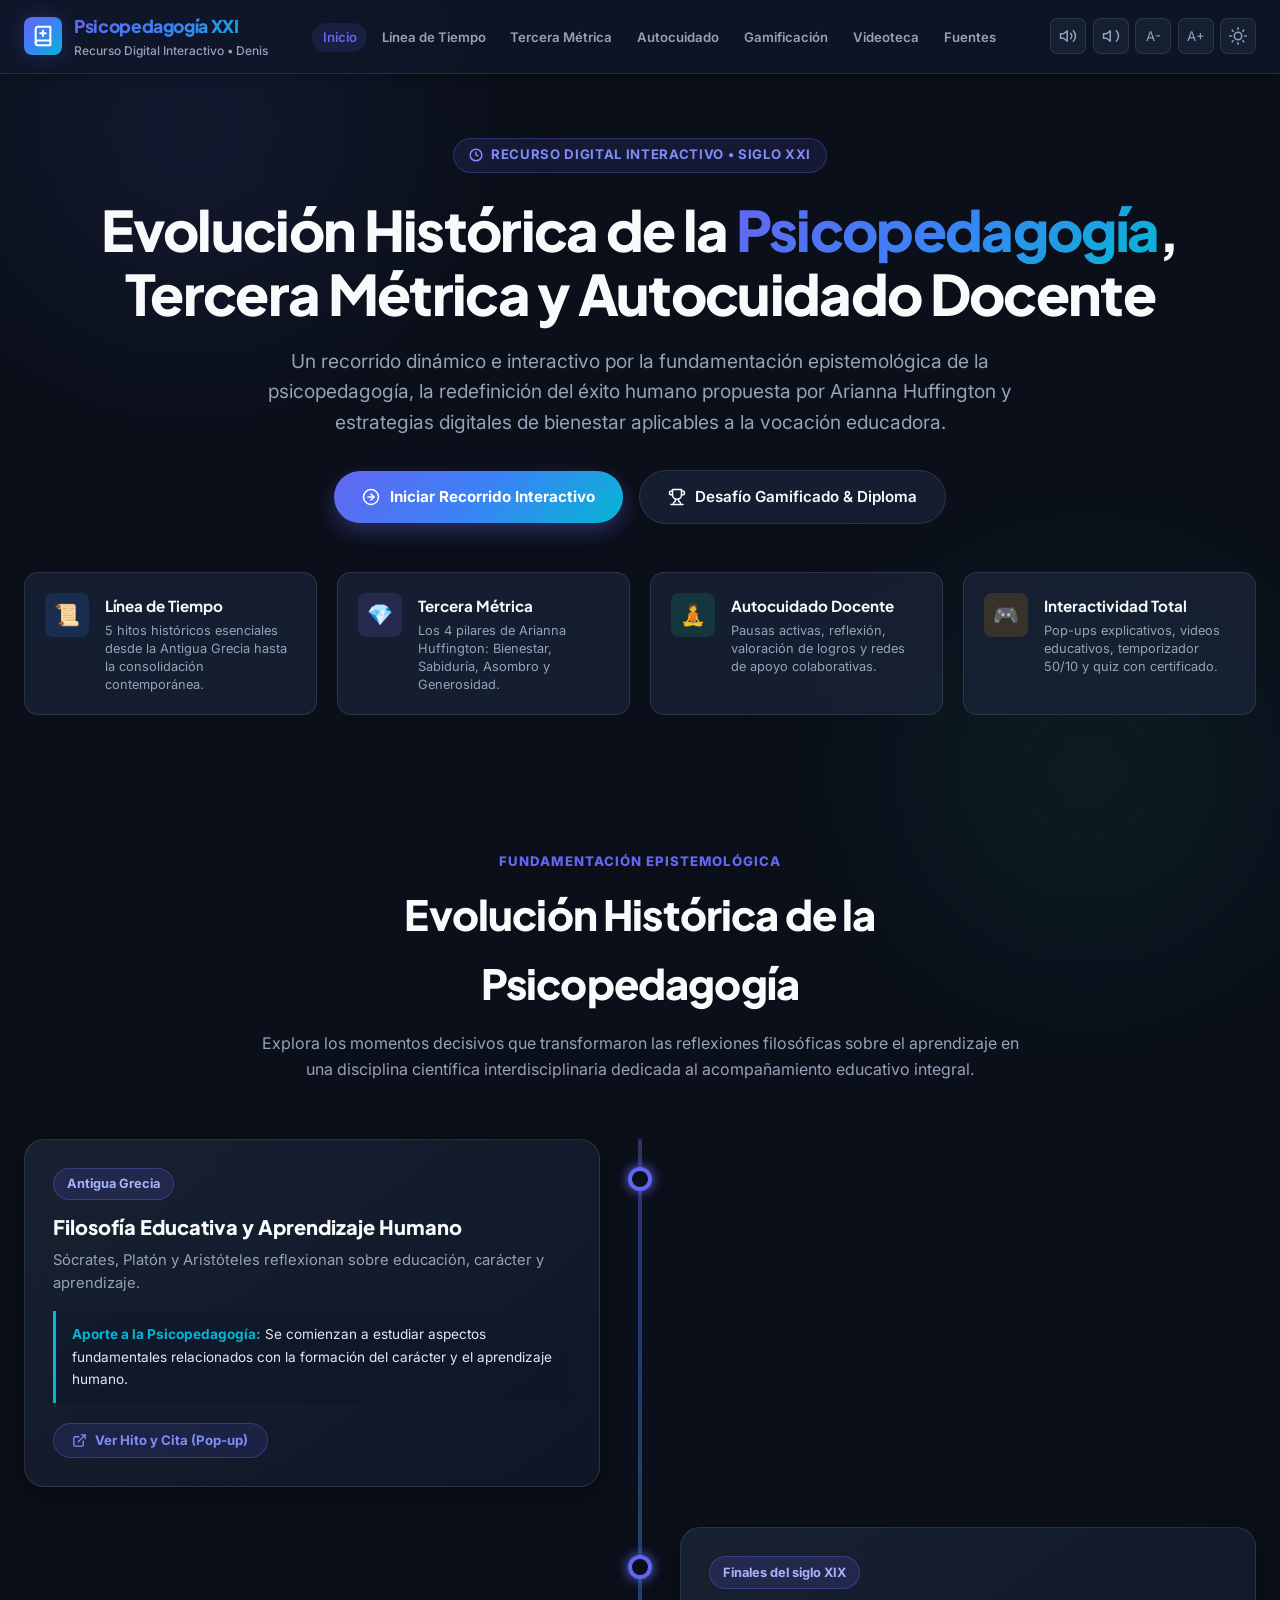
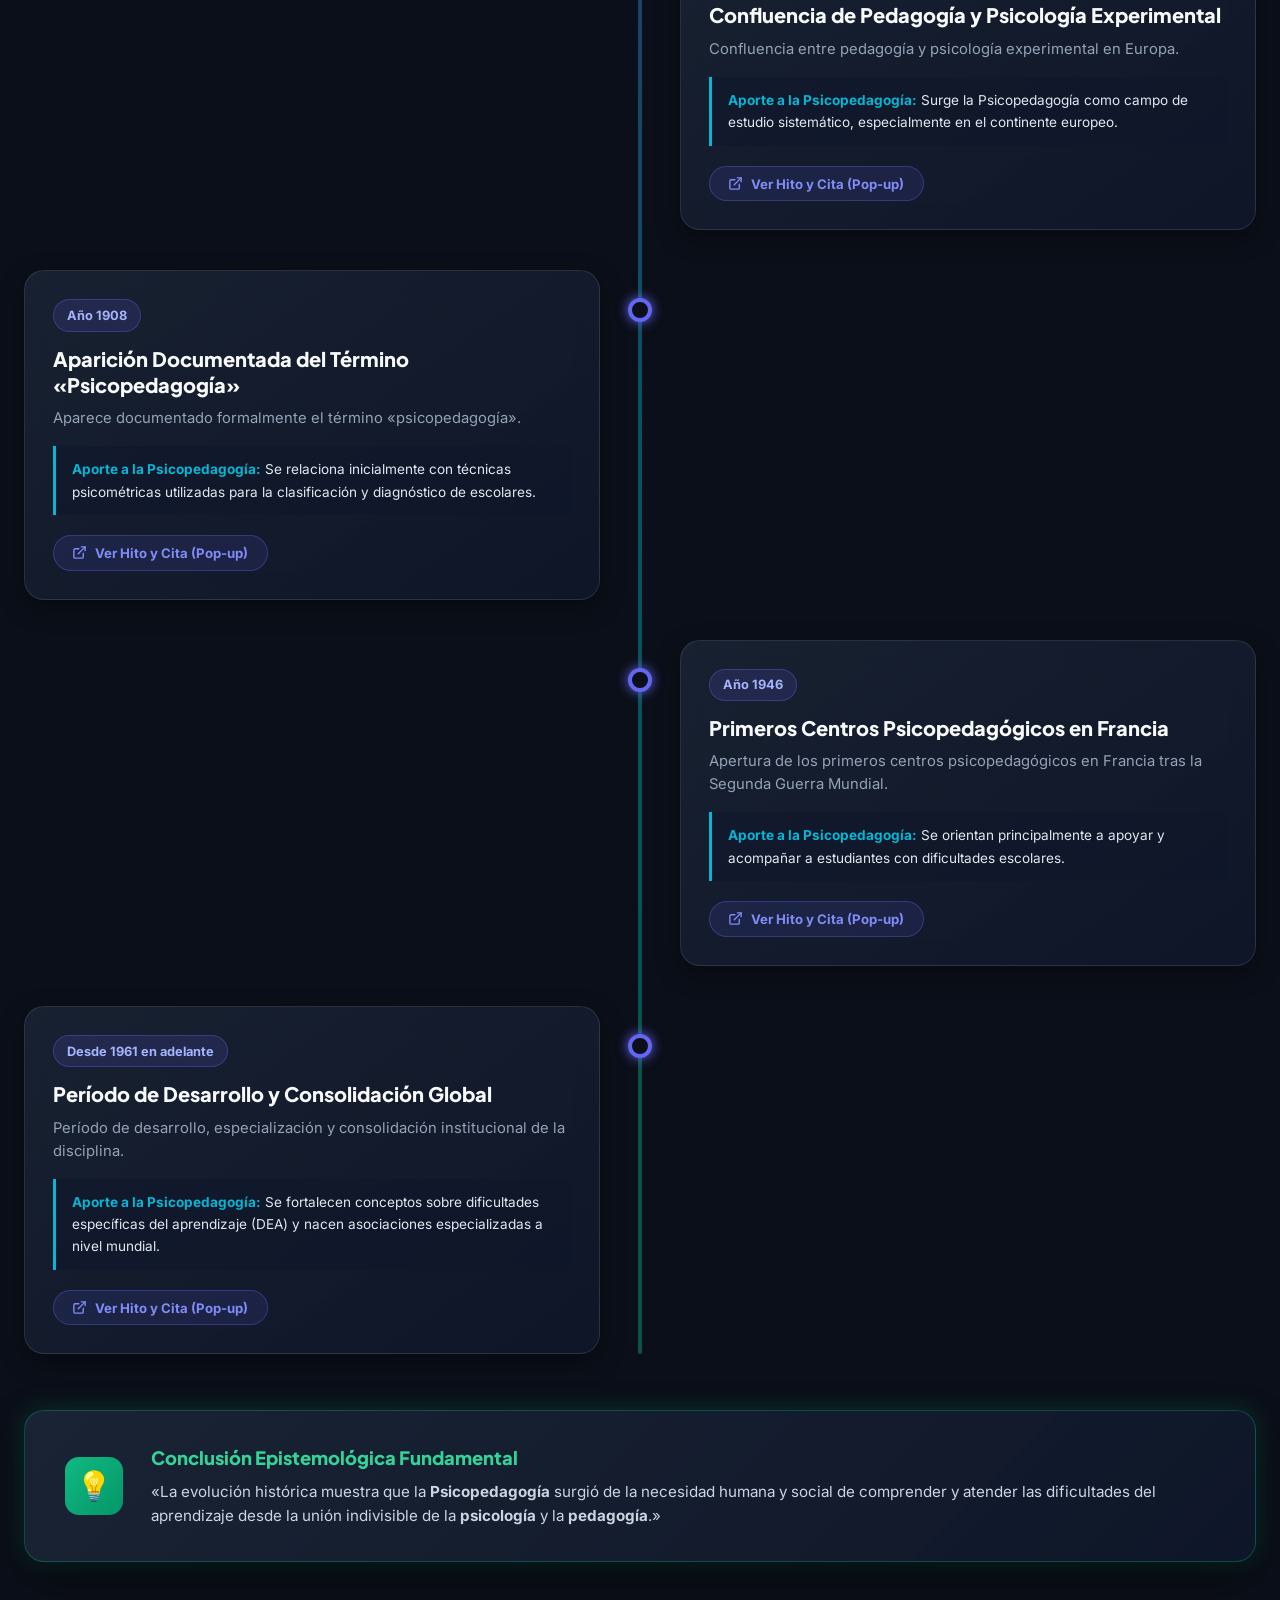
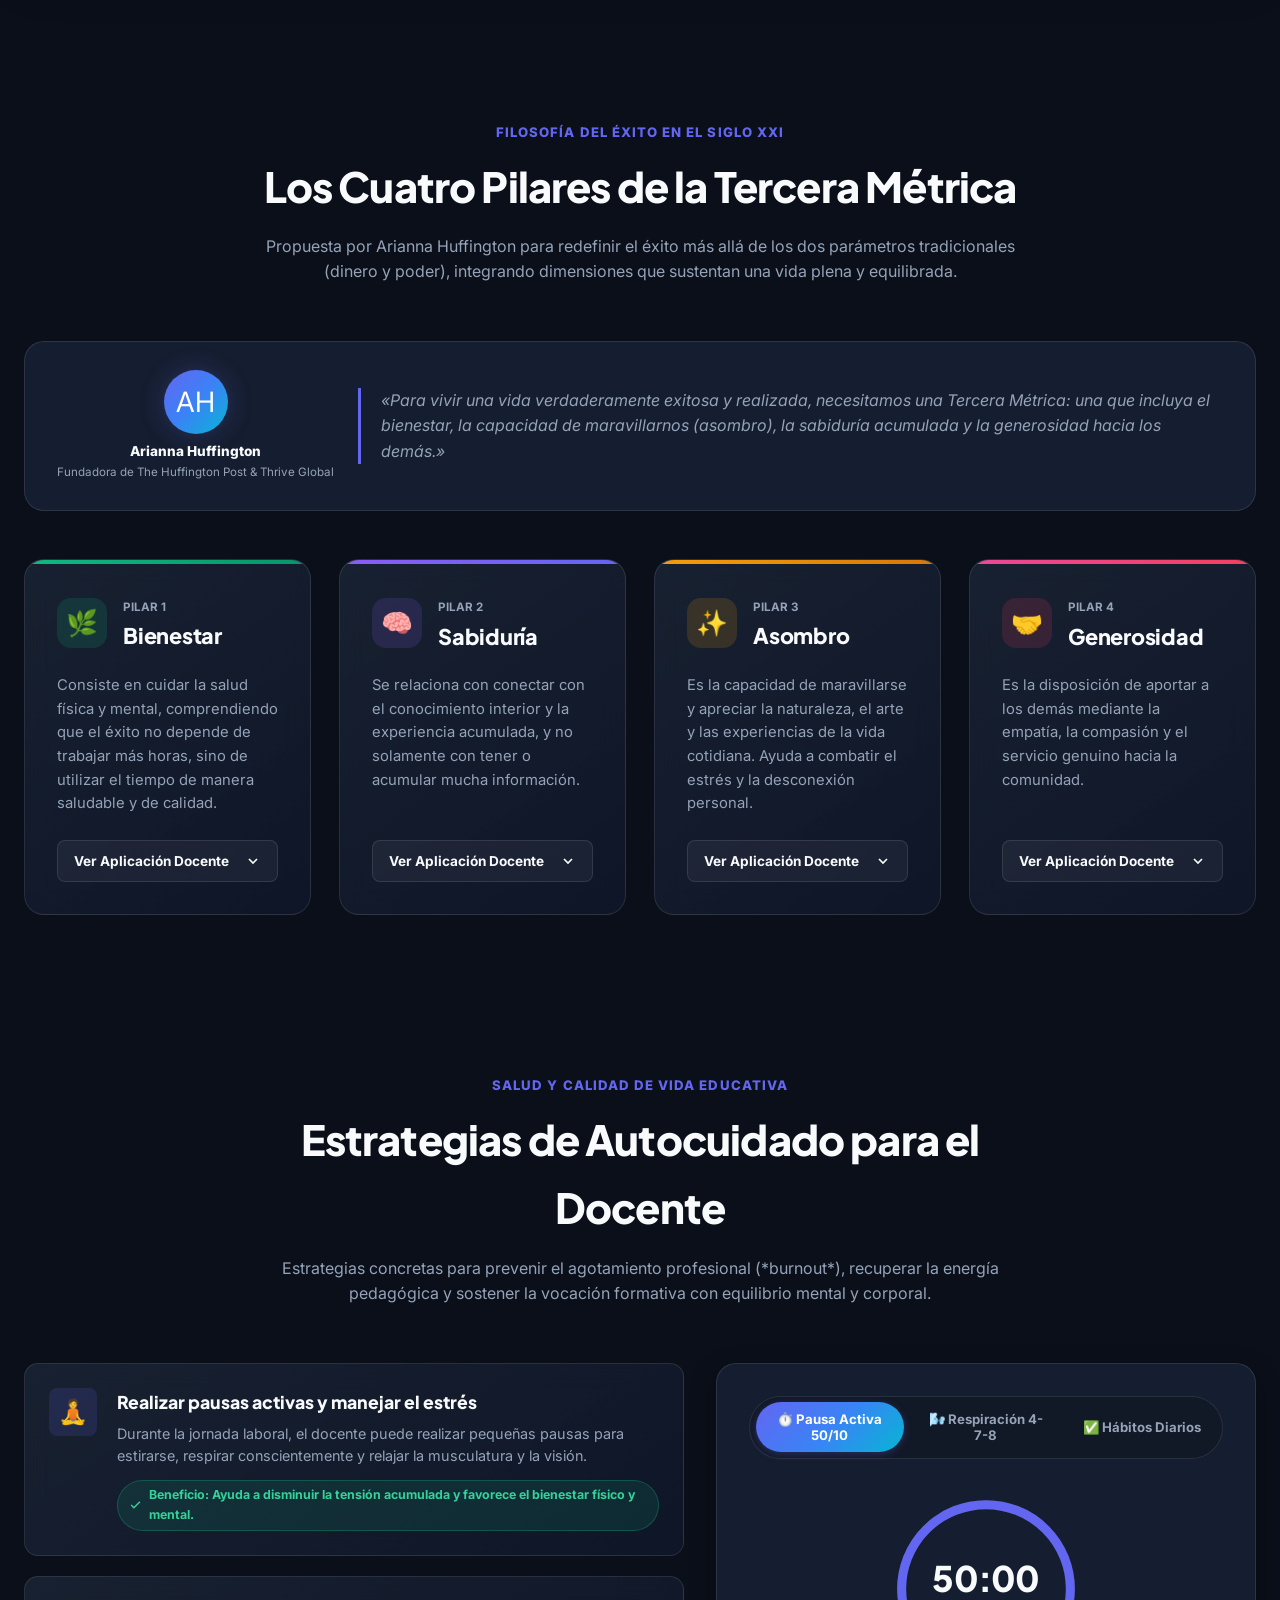
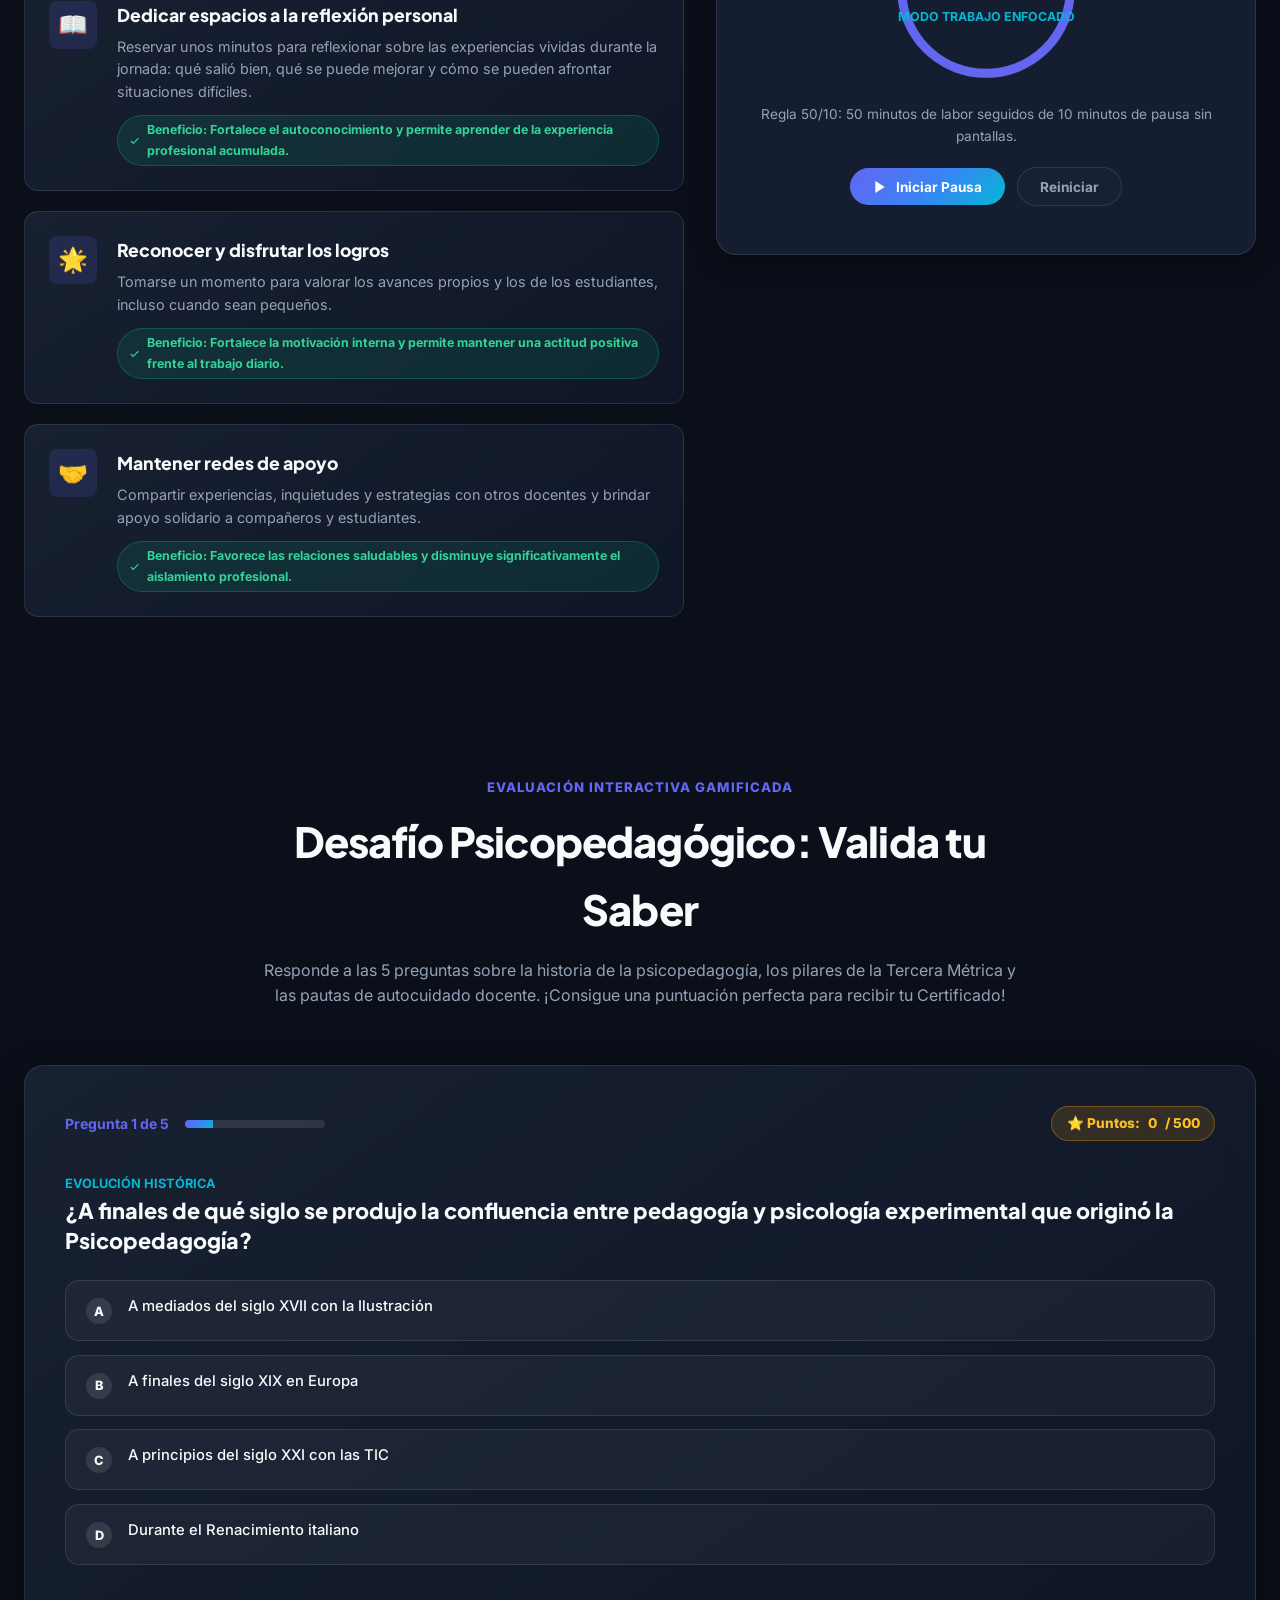
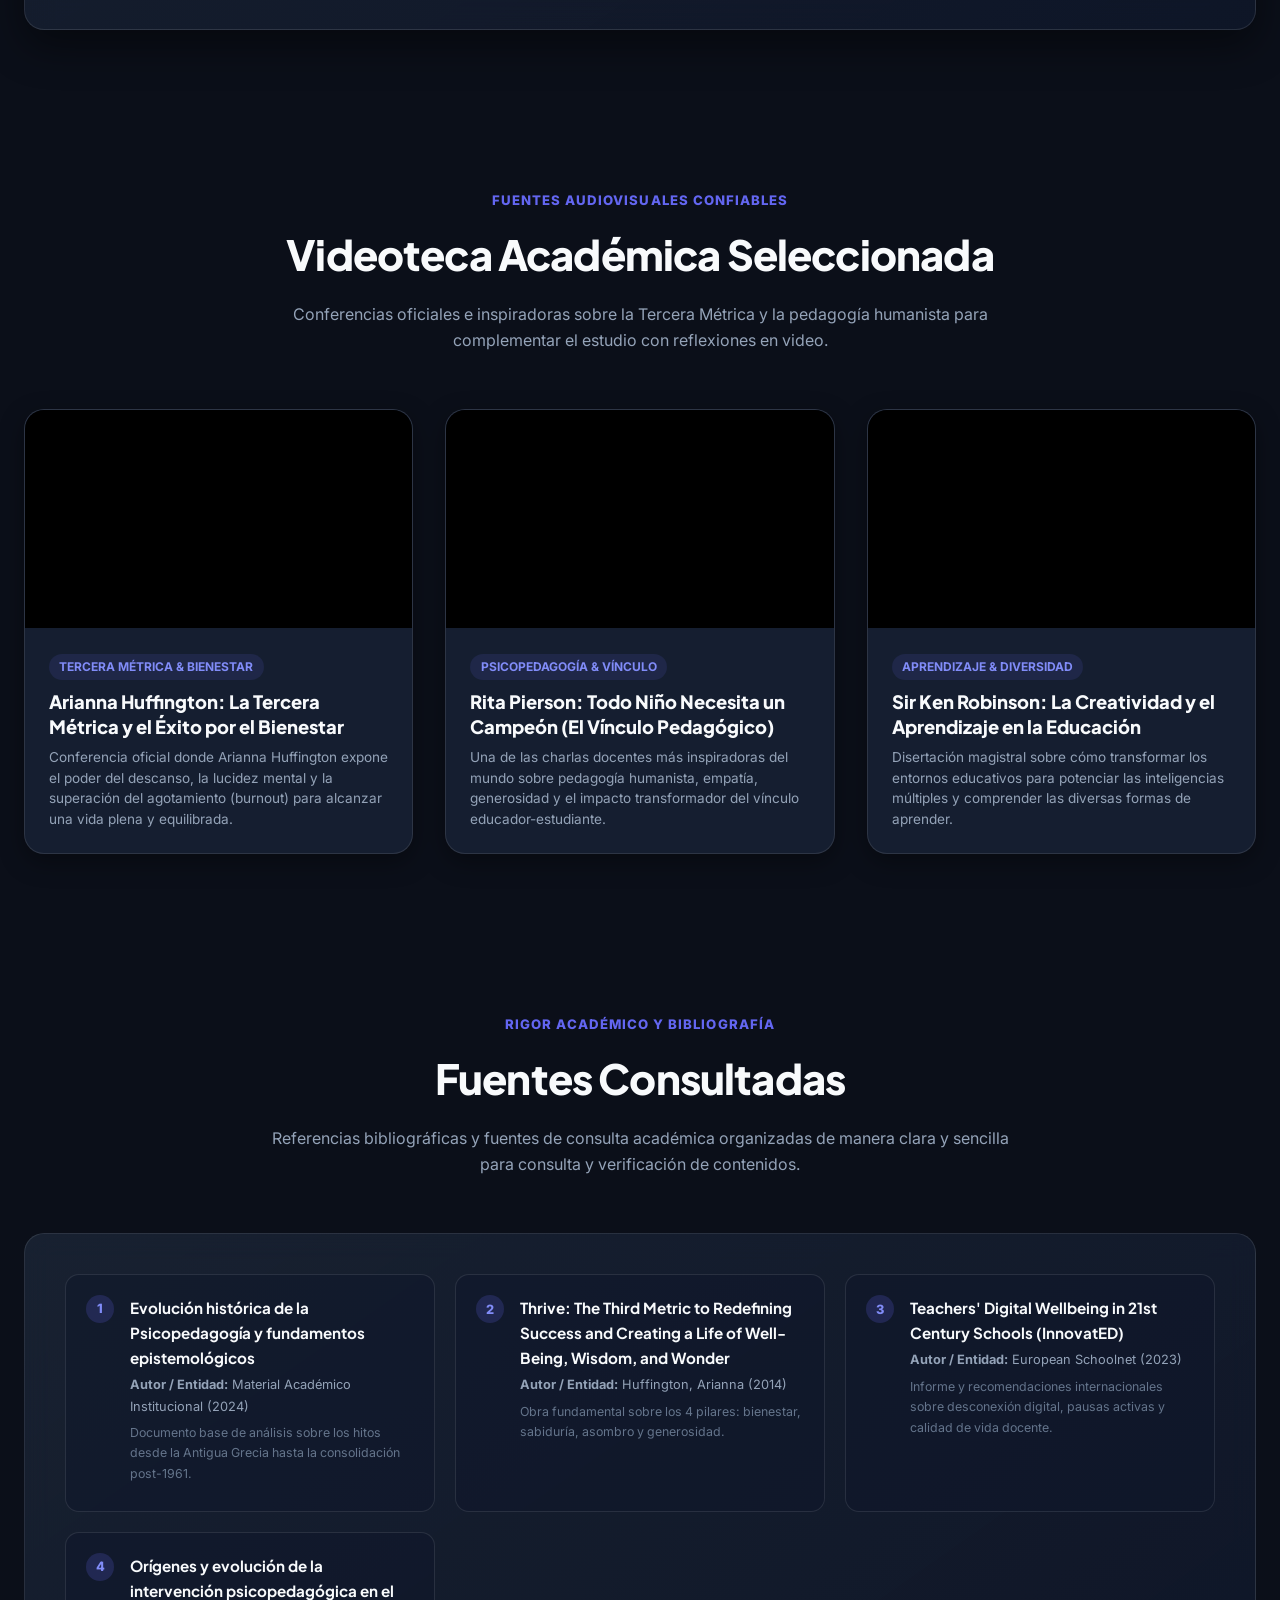
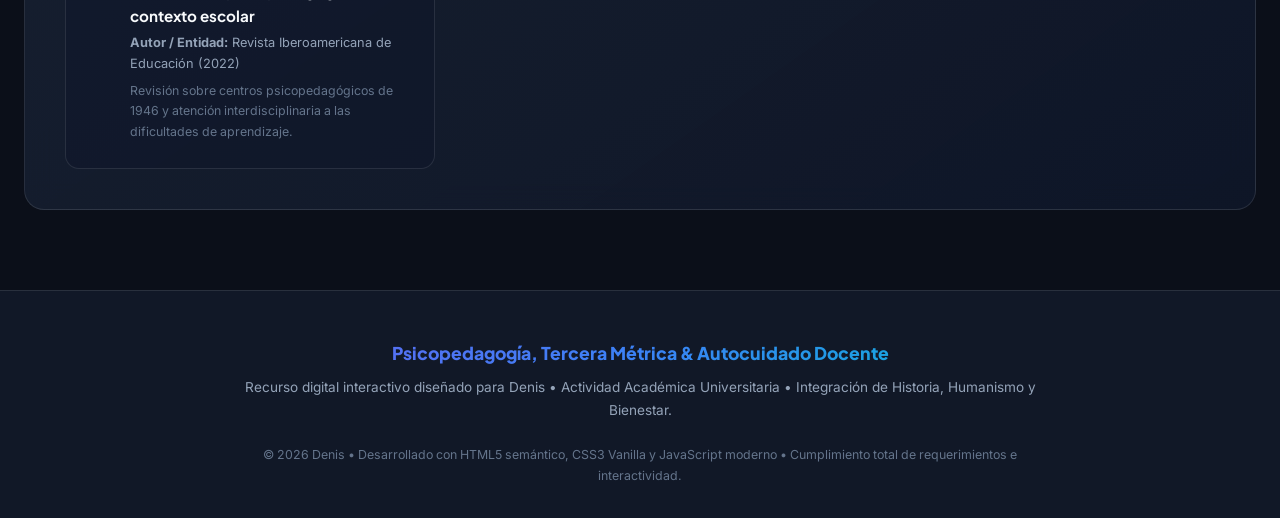
==== 516/index.html @ e34a96cd "docs: anadir archivo fuente de informacion y documento de referencia" ====
<!DOCTYPE html>
<html lang="es" data-theme="dark">
<head>
  <meta charset="UTF-8">
  <meta name="viewport" content="width=device-width, initial-scale=1.0">
  <title>Evolución de la Psicopedagogía, Tercera Métrica y Autocuidado Docente | Recurso Interactivo</title>
  <meta name="description" content="Recurso digital interactivo que presenta la evolución histórica de la psicopedagogía, los cuatro pilares de la Tercera Métrica de Arianna Huffington y estrategias de autocuidado docente.">
  
  <!-- Tipografías de Google Fonts: Plus Jakarta Sans & Inter -->
  <link rel="preconnect" href="https://fonts.googleapis.com">
  <link rel="preconnect" href="https://fonts.gstatic.com" crossorigin>
  <link href="https://fonts.googleapis.com/css2?family=Inter:wght@300;400;500;600;700&family=Plus+Jakarta+Sans:wght@500;600;700;800;900&display=swap" rel="stylesheet">
  
  <link rel="stylesheet" href="styles.css">
</head>
<body>

  <!-- Barra de progreso de lectura superior -->
  <div class="reading-progress-bar" id="reading-progress" aria-hidden="true"></div>

  <!-- ========================================================================
       1. BARRA SUPERIOR DE NAVEGACIÓN Y HERRAMIENTAS ACCESIBLES
       ======================================================================== -->
  <header class="top-nav" role="banner">
    <div class="nav-container">
      <div class="brand">
        <div class="brand-icon" aria-hidden="true">
          <svg viewBox="0 0 24 24" fill="none" stroke="currentColor" stroke-width="2.2" stroke-linecap="round" stroke-linejoin="round">
            <path d="M4 19.5A2.5 2.5 0 0 1 6.5 17H20"></path>
            <path d="M6.5 2H20v20H6.5A2.5 2.5 0 0 1 4 19.5v-15A2.5 2.5 0 0 1 6.5 2z"></path>
            <path d="M12 6v6"></path>
            <path d="M9 9h6"></path>
          </svg>
        </div>
        <div class="brand-text">
          <h1>Psicopedagogía XXI</h1>
          <p>Recurso Digital Interactivo • Denis</p>
        </div>
      </div>

      <!-- Enlaces de navegación -->
      <nav role="navigation" aria-label="Navegación principal">
        <ul class="nav-links" id="nav-links">
          <li><a href="#hero" class="nav-link active">Inicio</a></li>
          <li><a href="#linea-tiempo" class="nav-link">Línea de Tiempo</a></li>
          <li><a href="#tercera-metrica" class="nav-link">Tercera Métrica</a></li>
          <li><a href="#autocuidado" class="nav-link">Autocuidado</a></li>
          <li><a href="#gamificacion" class="nav-link">Gamificación</a></li>
          <li><a href="#videoteca" class="nav-link">Videoteca</a></li>
          <li><a href="#fuentes" class="nav-link">Fuentes</a></li>
        </ul>
      </nav>

      <!-- Herramientas de Accesibilidad y Control -->
      <div class="accessibility-tools">
        <!-- Narrador por voz (Web Speech API) -->
        <button id="btn-narrator" class="tool-btn btn-narrate" title="Escuchar narración del recurso por voz" aria-label="Activar narrador por voz">
          <svg width="18" height="18" viewBox="0 0 24 24" fill="none" stroke="currentColor" stroke-width="2" stroke-linecap="round" stroke-linejoin="round">
            <polygon points="11 5 6 9 2 9 2 15 6 15 11 19 11 5"></polygon>
            <path d="M15.54 8.46a5 5 0 0 1 0 7.07"></path>
            <path d="M19.07 4.93a10 10 0 0 1 0 14.14"></path>
          </svg>
        </button>

        <!-- Efectos de sonido sintetizados -->
        <button id="btn-audio-fx" class="tool-btn" title="Activar/Silenciar efectos de sonido" aria-label="Alternar efectos sonoros">
          <svg id="audio-icon" width="18" height="18" viewBox="0 0 24 24" fill="none" stroke="currentColor" stroke-width="2" stroke-linecap="round" stroke-linejoin="round">
            <polygon points="11 5 6 9 2 9 2 15 6 15 11 19 11 5"></polygon>
            <path d="M19.07 4.93a10 10 0 0 1 0 14.14"></path>
          </svg>
        </button>

        <!-- Ajuste de tipografía -->
        <button id="btn-font-dec" class="tool-btn" title="Disminuir tamaño de letra" aria-label="Disminuir tamaño de fuente">A-</button>
        <button id="btn-font-inc" class="tool-btn" title="Aumentar tamaño de letra" aria-label="Aumentar tamaño de fuente">A+</button>

        <!-- Cambio de Tema (Oscuro / Claro) -->
        <button id="btn-theme-toggle" class="tool-btn" title="Cambiar tema de color (Claro/Oscuro)" aria-label="Cambiar modo de contraste">
          <svg id="theme-icon" width="18" height="18" viewBox="0 0 24 24" fill="none" stroke="currentColor" stroke-width="2" stroke-linecap="round" stroke-linejoin="round">
            <circle cx="12" cy="12" r="5"></circle>
            <line x1="12" y1="1" x2="12" y2="3"></line>
            <line x1="12" y1="21" x2="12" y2="23"></line>
            <line x1="4.22" y1="4.22" x2="5.64" y2="5.64"></line>
            <line x1="18.36" y1="18.36" x2="19.78" y2="19.78"></line>
            <line x1="1" y1="12" x2="3" y2="12"></line>
            <line x1="21" y1="12" x2="23" y2="12"></line>
            <line x1="4.22" y1="19.78" x2="5.64" y2="18.36"></line>
            <line x1="18.36" y1="5.64" x2="19.78" y2="4.22"></line>
          </svg>
        </button>

        <!-- Botón menú hamburguesa móvil -->
        <button id="btn-mobile-menu" class="mobile-menu-toggle" aria-label="Abrir menú de navegación">
          <svg width="20" height="20" viewBox="0 0 24 24" fill="none" stroke="currentColor" stroke-width="2" stroke-linecap="round" stroke-linejoin="round">
            <line x1="3" y1="12" x2="21" y2="12"></line>
            <line x1="3" y1="6" x2="21" y2="6"></line>
            <line x1="3" y1="18" x2="21" y2="18"></line>
          </svg>
        </button>
      </div>
    </div>
  </header>

  <main id="main-content">
    <!-- ========================================================================
         2. SECCIÓN HERO (PORTADA PRINCIPAL)
         ======================================================================== -->
    <section class="hero-section" id="hero">
      <div class="badge-tag">
        <svg width="14" height="14" viewBox="0 0 24 24" fill="none" stroke="currentColor" stroke-width="2.5"><circle cx="12" cy="12" r="10"></circle><polyline points="12 6 12 12 16 14"></polyline></svg>
        Recurso Digital Interactivo • Siglo XXI
      </div>
      <h1 class="hero-title">
        Evolución Histórica de la <span class="gradient-text">Psicopedagogía</span>,<br>
        Tercera Métrica y Autocuidado Docente
      </h1>
      <p class="hero-subtitle">
        Un recorrido dinámico e interactivo por la fundamentación epistemológica de la psicopedagogía, la redefinición del éxito humano propuesta por Arianna Huffington y estrategias digitales de bienestar aplicables a la vocación educadora.
      </p>

      <div class="hero-actions">
        <a href="#linea-tiempo" class="btn-primary">
          <svg width="18" height="18" viewBox="0 0 24 24" fill="none" stroke="currentColor" stroke-width="2" stroke-linecap="round" stroke-linejoin="round"><circle cx="12" cy="12" r="10"></circle><polyline points="12 16 16 12 12 8"></polyline><line x1="8" y1="12" x2="16" y2="12"></line></svg>
          Iniciar Recorrido Interactivo
        </a>
        <a href="#gamificacion" class="btn-secondary">
          <svg width="18" height="18" viewBox="0 0 24 24" fill="none" stroke="currentColor" stroke-width="2" stroke-linecap="round" stroke-linejoin="round"><path d="M6 9H4.5a2.5 2.5 0 0 1 0-5H6"></path><path d="M18 9h1.5a2.5 2.5 0 0 0 0-5H18"></path><path d="M4 22h16"></path><path d="M10 14.66V17c0 .55-.47.98-.97 1.21C7.85 18.75 7 20.24 7 22"></path><path d="M14 14.66V17c0 .55.47.98.97 1.21C16.15 18.75 17 20.24 17 22"></path><path d="M18 2H6v7a6 6 0 0 0 12 0V2Z"></path></svg>
          Desafío Gamificado & Diploma
        </a>
      </div>

      <!-- Tarjetas de Requisitos Clave en Hero -->
      <div class="hero-pills-grid">
        <div class="pill-card">
          <div class="pill-icon blue">📜</div>
          <div class="pill-body">
            <h4>Línea de Tiempo</h4>
            <p>5 hitos históricos esenciales desde la Antigua Grecia hasta la consolidación contemporánea.</p>
          </div>
        </div>
        <div class="pill-card">
          <div class="pill-icon purple">💎</div>
          <div class="pill-body">
            <h4>Tercera Métrica</h4>
            <p>Los 4 pilares de Arianna Huffington: Bienestar, Sabiduría, Asombro y Generosidad.</p>
          </div>
        </div>
        <div class="pill-card">
          <div class="pill-icon teal">🧘</div>
          <div class="pill-body">
            <h4>Autocuidado Docente</h4>
            <p>Pausas activas, reflexión, valoración de logros y redes de apoyo colaborativas.</p>
          </div>
        </div>
        <div class="pill-card">
          <div class="pill-icon amber">🎮</div>
          <div class="pill-body">
            <h4>Interactividad Total</h4>
            <p>Pop-ups explicativos, videos educativos, temporizador 50/10 y quiz con certificado.</p>
          </div>
        </div>
      </div>
    </section>

    <!-- ========================================================================
         3. SECCIÓN: LÍNEA DE TIEMPO INTERACTIVA CON POP-UPS
         ======================================================================== -->
    <section class="content-section" id="linea-tiempo">
      <div class="section-header">
        <div class="section-category">Fundamentación Epistemológica</div>
        <h2 class="section-title">Evolución Histórica de la Psicopedagogía</h2>
        <p class="section-desc">
          Explora los momentos decisivos que transformaron las reflexiones filosóficas sobre el aprendizaje en una disciplina científica interdisciplinaria dedicada al acompañamiento educativo integral.
        </p>
      </div>

      <div class="timeline-container">
        <div class="timeline-track" aria-hidden="true"></div>
        <div class="timeline-items" id="timeline-cards-container">
          <!-- Inyectado dinámicamente desde data.js para máxima reactividad -->
        </div>
      </div>

      <!-- Conclusión Epistemológica del Documento Base -->
      <div class="epistemic-summary-card">
        <div class="epistemic-icon" aria-hidden="true">💡</div>
        <div class="epistemic-text">
          <h4>Conclusión Epistemológica Fundamental</h4>
          <p>
            «La evolución histórica muestra que la <strong>Psicopedagogía</strong> surgió de la necesidad humana y social de comprender y atender las dificultades del aprendizaje desde la unión indivisible de la <strong>psicología</strong> y la <strong>pedagogía</strong>.»
          </p>
        </div>
      </div>
    </section>

    <!-- ========================================================================
         4. SECCIÓN: LOS CUATRO PILARES DE LA TERCERA MÉTRICA
         ======================================================================== -->
    <section class="content-section" id="tercera-metrica">
      <div class="section-header">
        <div class="section-category">Filosofía del Éxito en el Siglo XXI</div>
        <h2 class="section-title">Los Cuatro Pilares de la Tercera Métrica</h2>
        <p class="section-desc">
          Propuesta por Arianna Huffington para redefinir el éxito más allá de los dos parámetros tradicionales (dinero y poder), integrando dimensiones que sustentan una vida plena y equilibrada.
        </p>
      </div>

      <!-- Tarjeta Introductoria de la Autora -->
      <div class="third-metric-intro">
        <div class="author-badge">
          <div class="author-avatar" aria-hidden="true">AH</div>
          <span class="author-name">Arianna Huffington</span>
          <span class="author-role">Fundadora de The Huffington Post & Thrive Global</span>
        </div>
        <div class="third-metric-quote">
          «Para vivir una vida verdaderamente exitosa y realizada, necesitamos una Tercera Métrica: una que incluya el bienestar, la capacidad de maravillarnos (asombro), la sabiduría acumulada y la generosidad hacia los demás.»
        </div>
      </div>

      <!-- Grid de los 4 Pilares Interactivos -->
      <div class="pillars-grid" id="pillars-container">
        <!-- Inyectado dinámicamente desde data.js con botones interactivos -->
      </div>
    </section>

    <!-- ========================================================================
         5. SECCIÓN: ESTRATEGIAS DE AUTOCUIDADO DOCENTE Y WIDGET PRÁCTICO
         ======================================================================== -->
    <section class="content-section" id="autocuidado">
      <div class="section-header">
        <div class="section-category">Salud y Calidad de Vida Educativa</div>
        <h2 class="section-title">Estrategias de Autocuidado para el Docente</h2>
        <p class="section-desc">
          Estrategias concretas para prevenir el agotamiento profesional (*burnout*), recuperar la energía pedagógica y sostener la vocación formativa con equilibrio mental y corporal.
        </p>
      </div>

      <div class="selfcare-grid">
        <!-- Lista de 4 Estrategias de Información .md -->
        <div class="strategies-list" id="strategies-container">
          <!-- Inyectado dinámicamente desde data.js -->
        </div>

        <!-- Widget Interactivo de Autocuidado Práctico -->
        <div class="selfcare-toolkit-widget">
          <div class="widget-tabs" role="tablist">
            <button class="widget-tab-btn active" data-tab="tab-timer" role="tab" aria-selected="true">
              ⏱️ Pausa Activa 50/10
            </button>
            <button class="widget-tab-btn" data-tab="tab-breath" role="tab" aria-selected="false">
              🌬️ Respiración 4-7-8
            </button>
            <button class="widget-tab-btn" data-tab="tab-checklist" role="tab" aria-selected="false">
              ✅ Hábitos Diarios
            </button>
          </div>

          <!-- Panel 1: Temporizador 50/10 -->
          <div class="widget-tab-panel active" id="tab-timer" role="tabpanel">
            <div class="timer-container">
              <div class="timer-circle-wrap">
                <svg class="timer-svg" viewBox="0 0 160 160">
                  <circle class="timer-track-circle" cx="80" cy="80" r="75"></circle>
                  <circle class="timer-fill-circle" id="timer-circle-fill" cx="80" cy="80" r="75"></circle>
                </svg>
                <div class="timer-display">
                  <div class="timer-time" id="timer-display-text">50:00</div>
                  <div class="timer-state-label" id="timer-mode-label">Modo Trabajo Enfocado</div>
                </div>
              </div>
              <p style="font-size: 0.85rem; color: var(--text-muted); margin-bottom: 1.25rem;">
                Regla 50/10: 50 minutos de labor seguidos de 10 minutos de pausa sin pantallas.
              </p>
              <div class="timer-controls">
                <button class="timer-btn start" id="btn-start-timer">
                  <svg width="16" height="16" viewBox="0 0 24 24" fill="currentColor"><polygon points="5 3 19 12 5 21 5 3"></polygon></svg>
                  <span id="timer-start-label">Iniciar Pausa</span>
                </button>
                <button class="timer-btn reset" id="btn-reset-timer">Reiniciar</button>
              </div>
            </div>
          </div>

          <!-- Panel 2: Guía de Respiración Consciente 4-7-8 -->
          <div class="widget-tab-panel" id="tab-breath" role="tabpanel">
            <div class="breathing-container">
              <div class="breath-instruction" id="breath-status-text">Presiona Iniciar para calmar el sistema nervioso</div>
              <div class="breath-circle" id="breath-visual-circle">
                <span style="font-size: 2.2rem;">🧘</span>
              </div>
              <div class="breath-subtext" id="breath-timer-counter">Inhala (4s) • Retén (7s) • Exhala (8s)</div>
              <div class="timer-controls">
                <button class="timer-btn start" id="btn-start-breath">Iniciar Guía Guiada</button>
                <button class="timer-btn reset" id="btn-stop-breath">Detener</button>
              </div>
            </div>
          </div>

          <!-- Panel 3: Checklist Diario de Hábitos de Autocuidado -->
          <div class="widget-tab-panel" id="tab-checklist" role="tabpanel">
            <div style="padding: 0.5rem 0;">
              <h4 style="font-size: 0.95rem; font-weight: 700; margin-bottom: 0.75rem;">Compromisos de Bienestar Hoy:</h4>
              <div style="display: flex; flex-direction: column; gap: 0.65rem;" id="daily-checklist-items">
                <label style="display: flex; align-items: center; gap: 0.75rem; font-size: 0.875rem; cursor: pointer;">
                  <input type="checkbox" style="width: 18px; height: 18px; accent-color: var(--accent-indigo);">
                  <span>Tomar al menos 2 pausas activas durante la jornada</span>
                </label>
                <label style="display: flex; align-items: center; gap: 0.75rem; font-size: 0.875rem; cursor: pointer;">
                  <input type="checkbox" style="width: 18px; height: 18px; accent-color: var(--accent-indigo);">
                  <span>5 minutos de reflexión consciente al terminar clases</span>
                </label>
                <label style="display: flex; align-items: center; gap: 0.75rem; font-size: 0.875rem; cursor: pointer;">
                  <input type="checkbox" style="width: 18px; height: 18px; accent-color: var(--accent-indigo);">
                  <span>Identificar y celebrar 1 logro de un estudiante</span>
                </label>
                <label style="display: flex; align-items: center; gap: 0.75rem; font-size: 0.875rem; cursor: pointer;">
                  <input type="checkbox" style="width: 18px; height: 18px; accent-color: var(--accent-indigo);">
                  <span>Conversar o colaborar solidariamente con un colega</span>
                </label>
                <label style="display: flex; align-items: center; gap: 0.75rem; font-size: 0.875rem; cursor: pointer;">
                  <input type="checkbox" style="width: 18px; height: 18px; accent-color: var(--accent-indigo);">
                  <span>Desconexión total de correos y pantallas antes de dormir</span>
                </label>
              </div>
              <div style="margin-top: 1.25rem; font-size: 0.8rem; color: #34d399; font-weight: 600;" id="checklist-feedback">
                ¡Cada pequeño hábito protege tu salud física y mental!
              </div>
            </div>
          </div>
        </div>
      </div>
    </section>

    <!-- ========================================================================
         6. SECCIÓN: GAMIFICACIÓN (DESAFÍO PSICOPEDAGÓGICO & CERTIFICADO)
         ======================================================================== -->
    <section class="content-section" id="gamificacion">
      <div class="section-header">
        <div class="section-category">Evaluación Interactiva Gamificada</div>
        <h2 class="section-title">Desafío Psicopedagógico: Valida tu Saber</h2>
        <p class="section-desc">
          Responde a las 5 preguntas sobre la historia de la psicopedagogía, los pilares de la Tercera Métrica y las pautas de autocuidado docente. ¡Consigue una puntuación perfecta para recibir tu Certificado!
        </p>
      </div>

      <div class="quiz-wrapper">
        <!-- Vista del Cuestionario Activo -->
        <div id="quiz-question-view">
          <div class="quiz-top-bar">
            <div class="quiz-progress-info">
              <span class="quiz-step-label" id="quiz-step-text">Pregunta 1 de 5</span>
              <div class="quiz-progress-track">
                <div class="quiz-progress-bar" id="quiz-progress-bar"></div>
              </div>
            </div>
            <div class="quiz-score-badge">
              <span>⭐ Puntos:</span>
              <span id="quiz-score-count">0</span> / 500
            </div>
          </div>

          <div class="quiz-question-box">
            <span style="font-size: 0.8rem; font-weight: 700; color: var(--accent-cyan); text-transform: uppercase;" id="quiz-q-category">Categoría</span>
            <h3 id="quiz-q-title">Cargando pregunta...</h3>
          </div>

          <div class="quiz-options-list" id="quiz-options-box">
            <!-- Botones de opciones inyectados desde app.js -->
          </div>

          <!-- Caja de Retroalimentación Inmediata Formativa -->
          <div class="quiz-feedback-box" id="quiz-feedback-box">
            <div class="quiz-feedback-icon" id="quiz-fb-icon">💡</div>
            <div class="quiz-feedback-text">
              <h4 id="quiz-fb-title">Explicación</h4>
              <p id="quiz-fb-desc">Detalle pedagógico formativo...</p>
            </div>
          </div>

          <div class="quiz-actions">
            <button class="btn-next-question" id="btn-next-q">
              <span>Siguiente Pregunta</span>
              <svg width="18" height="18" viewBox="0 0 24 24" fill="none" stroke="currentColor" stroke-width="2"><polyline points="9 18 15 12 9 6"></polyline></svg>
            </button>
          </div>
        </div>

        <!-- Vista de Resultados y Certificado / Diploma Final -->
        <div class="quiz-result-view" id="quiz-result-view">
          <div class="result-trophy">🏆</div>
          <h3 class="result-title">¡Desafío Completado con Éxito!</h3>
          <p class="result-score-highlight" id="result-score-summary">Has obtenido 500 de 500 puntos</p>

          <!-- Diploma Personalizable Imprimible -->
          <div class="certificate-container" id="printable-certificate">
            <div class="cert-seal">★</div>
            <div class="cert-header">
              <h3>Diploma de Reconocimiento</h3>
              <p>Formación Integral en Psicopedagogía & Tercera Métrica</p>
            </div>
            <div class="cert-body-label">Otorgado con distinción a:</div>
            <input type="text" class="cert-user-name-input" id="cert-student-name" value="Denis" title="Escribe tu nombre para personalizar el diploma" placeholder="Escribe tu nombre aquí">
            <p class="cert-description">
              Por haber demostrado un conocimiento profundo en la evolución epistemológica de la Psicopedagogía, la adopción de los principios de la Tercera Métrica y el compromiso con el autocuidado docente.
            </p>
            <div class="cert-footer-row">
              <div>
                <strong>Fecha de Emisión:</strong> <span id="cert-date-text">13 de septiembre de 2026</span>
              </div>
              <div>
                <strong>Acreditación:</strong> Recurso Educativo Digital XXI
              </div>
            </div>
          </div>

          <div class="cert-actions">
            <button class="btn-primary" id="btn-print-cert">
              <svg width="18" height="18" viewBox="0 0 24 24" fill="none" stroke="currentColor" stroke-width="2"><polyline points="6 9 6 2 18 2 18 9"></polyline><path d="M6 18H4a2 2 0 0 1-2-2v-5a2 2 0 0 1 2-2h16a2 2 0 0 1 2 2v5a2 2 0 0 1-2 2h-2"></path><rect x="6" y="14" width="12" height="8"></rect></svg>
              Imprimir o Guardar Diploma en PDF
            </button>
            <button class="btn-secondary" id="btn-retry-quiz">
              <svg width="18" height="18" viewBox="0 0 24 24" fill="none" stroke="currentColor" stroke-width="2"><polyline points="1 4 1 10 7 10"></polyline><polyline points="23 20 23 14 17 14"></polyline><path d="M20.49 9A9 9 0 0 0 5.64 5.64L1 10m22 4l-4.64 4.36A9 9 0 0 1 3.51 15"></path></svg>
              Reintentar Desafío
            </button>
          </div>
        </div>
      </div>
    </section>

    <!-- ========================================================================
         7. SECCIÓN: VIDEOTECA ACADÉMICA CONFIABLE
         ======================================================================== -->
    <section class="content-section" id="videoteca">
      <div class="section-header">
        <div class="section-category">Fuentes Audiovisuales Confiables</div>
        <h2 class="section-title">Videoteca Académica Seleccionada</h2>
        <p class="section-desc">
          Conferencias oficiales e inspiradoras sobre la Tercera Métrica y la pedagogía humanista para complementar el estudio con reflexiones en video.
        </p>
      </div>

      <div class="videos-grid" id="videos-container">
        <!-- Inyectado dinámicamente desde data.js -->
      </div>
    </section>

    <!-- ========================================================================
         8. SECCIÓN: FUENTES CONSULTADAS
         ======================================================================== -->
    <section class="content-section" id="fuentes">
      <div class="section-header">
        <div class="section-category">Rigor Académico y Bibliografía</div>
        <h2 class="section-title">Fuentes Consultadas</h2>
        <p class="section-desc">
          Referencias bibliográficas y fuentes de consulta académica organizadas de manera clara y sencilla para consulta y verificación de contenidos.
        </p>
      </div>

      <div class="sources-card">
        <ul class="sources-list" id="sources-container">
          <!-- Inyectado dinámicamente desde data.js -->
        </ul>
      </div>
    </section>
  </main>

  <!-- ========================================================================
       9. VENTANA EMERGENTE (POP-UP MODAL REUTILIZABLE)
       ======================================================================== -->
  <div class="modal-overlay" id="app-modal" role="dialog" aria-modal="true" aria-labelledby="modal-headline">
    <div class="modal-window">
      <div class="modal-header">
        <div class="modal-title-wrap">
          <span id="modal-badge-label">Hito Histórico</span>
          <h3 id="modal-headline">Título del Hito</h3>
        </div>
        <button class="btn-close-modal" id="btn-close-modal" aria-label="Cerrar ventana emergente">
          <svg width="18" height="18" viewBox="0 0 24 24" fill="none" stroke="currentColor" stroke-width="2.5"><line x1="18" y1="6" x2="6" y2="18"></line><line x1="6" y1="6" x2="18" y2="18"></line></svg>
        </button>
      </div>
      <div class="modal-body">
        <div class="modal-quote-box" id="modal-quote-text">
          «Cita textual célebre...»
        </div>
        <div class="modal-section-title">
          <svg width="16" height="16" viewBox="0 0 24 24" fill="none" stroke="currentColor" stroke-width="2"><circle cx="12" cy="12" r="10"></circle><line x1="12" y1="16" x2="12" y2="12"></line><line x1="12" y1="8" x2="12.01" y2="8"></line></svg>
          Contexto y Fundamentos
        </div>
        <p class="modal-text" id="modal-context-desc">Descripción contextual...</p>
        
        <div class="modal-section-title">
          <svg width="16" height="16" viewBox="0 0 24 24" fill="none" stroke="currentColor" stroke-width="2"><polygon points="12 2 15.09 8.26 22 9.27 17 14.14 18.18 21.02 12 17.77 5.82 21.02 7 14.14 2 9.27 8.91 8.26 12 2"></polygon></svg>
          Relevancia para la Psicopedagogía
        </div>
        <p class="modal-text" id="modal-impact-desc">Aporte e impacto formativo...</p>
      </div>
      <div class="modal-footer">
        <button class="btn-secondary" id="btn-modal-ok">Entendido</button>
      </div>
    </div>
  </div>

  <!-- ========================================================================
       10. PIE DE PÁGINA (FOOTER)
       ======================================================================== -->
  <footer class="app-footer" role="contentinfo">
    <div class="footer-content">
      <div class="footer-brand">Psicopedagogía, Tercera Métrica & Autocuidado Docente</div>
      <p class="footer-desc">
        Recurso digital interactivo diseñado para Denis • Actividad Académica Universitaria • Integración de Historia, Humanismo y Bienestar.
      </p>
      <div class="footer-copyright">
        © 2026 Denis • Desarrollado con HTML5 semántico, CSS3 Vanilla y JavaScript moderno • Cumplimiento total de requerimientos e interactividad.
      </div>
    </div>
  </footer>

  <!-- Archivos de Scripts -->
  <script src="data.js"></script>
  <script src="app.js"></script>
</body>
</html>
---- 516/styles.css ----
/* ==========================================================================
   RECURSO DIGITAL INTERACTIVO: PSICOPEDAGOGÍA, TERCERA MÉTRICA Y AUTOCUIDADO
   Diseño: UI/UX Pro Max - Alta Estética, Accesibilidad WCAG y Microinteracciones
   ========================================================================== */

/* --------------------------------------------------------------------------
   1. VARIABLES DE DISEÑO (CSS CUSTOM PROPERTIES)
   -------------------------------------------------------------------------- */
:root {
  /* Paleta Cromática Primaria (Modo Oscuro Predeterminado) */
  --bg-primary: #0b0f19;
  --bg-secondary: #111827;
  --bg-tertiary: #1e293b;
  --bg-card: rgba(26, 36, 56, 0.75);
  --bg-card-hover: rgba(36, 50, 77, 0.9);
  --bg-glass: rgba(15, 23, 42, 0.75);
  --glass-border: rgba(255, 255, 255, 0.1);
  --glass-border-hover: rgba(99, 102, 241, 0.35);

  /* Acentos y Gradientes Temáticos */
  --accent-blue: #3b82f6;
  --accent-cyan: #06b6d4;
  --accent-teal: #10b981;
  --accent-emerald: #059669;
  --accent-purple: #8b5cf6;
  --accent-indigo: #6366f1;
  --accent-amber: #f59e0b;
  --accent-rose: #f43f5e;

  /* Gradientes */
  --grad-primary: linear-gradient(135deg, #6366f1 0%, #3b82f6 50%, #06b6d4 100%);
  --grad-wellbeing: linear-gradient(135deg, #10b981 0%, #059669 100%);
  --grad-wisdom: linear-gradient(135deg, #8b5cf6 0%, #6366f1 100%);
  --grad-wonder: linear-gradient(135deg, #f59e0b 0%, #d97706 100%);
  --grad-giving: linear-gradient(135deg, #ec4899 0%, #f43f5e 100%);
  --grad-card: linear-gradient(145deg, rgba(30, 41, 59, 0.7), rgba(15, 23, 42, 0.85));

  /* Texto y Contrastes */
  --text-main: #f8fafc;
  --text-muted: #94a3b8;
  --text-dim: #64748b;
  --text-inverse: #0f172a;

  /* Tipografías */
  --font-heading: 'Plus Jakarta Sans', system-ui, -apple-system, sans-serif;
  --font-body: 'Inter', system-ui, -apple-system, sans-serif;
  --font-size-base: 16px;

  /* Elevaciones y Sombras */
  --shadow-sm: 0 2px 8px rgba(0, 0, 0, 0.25);
  --shadow-md: 0 8px 24px rgba(0, 0, 0, 0.35);
  --shadow-lg: 0 16px 40px rgba(0, 0, 0, 0.45);
  --shadow-glow: 0 0 25px rgba(99, 102, 241, 0.25);
  --shadow-glow-teal: 0 0 25px rgba(16, 185, 129, 0.25);

  /* Transiciones y Bordes */
  --transition-fast: 0.2s cubic-bezier(0.4, 0, 0.2, 1);
  --transition-smooth: 0.35s cubic-bezier(0.4, 0, 0.2, 1);
  --transition-bounce: 0.5s cubic-bezier(0.34, 1.56, 0.64, 1);
  --radius-sm: 8px;
  --radius-md: 14px;
  --radius-lg: 20px;
  --radius-full: 9999px;
}

/* Modo Claro Alternativo */
[data-theme="light"] {
  --bg-primary: #f8fafc;
  --bg-secondary: #f1f5f9;
  --bg-tertiary: #e2e8f0;
  --bg-card: rgba(255, 255, 255, 0.85);
  --bg-card-hover: rgba(255, 255, 255, 0.98);
  --bg-glass: rgba(255, 255, 255, 0.85);
  --glass-border: rgba(0, 0, 0, 0.08);
  --glass-border-hover: rgba(99, 102, 241, 0.4);

  --text-main: #0f172a;
  --text-muted: #475569;
  --text-dim: #64748b;
  --text-inverse: #ffffff;

  --grad-card: linear-gradient(145deg, rgba(255, 255, 255, 0.95), rgba(241, 245, 249, 0.9));
  --shadow-sm: 0 2px 8px rgba(0, 0, 0, 0.06);
  --shadow-md: 0 8px 24px rgba(0, 0, 0, 0.08);
  --shadow-lg: 0 16px 40px rgba(0, 0, 0, 0.12);
  --shadow-glow: 0 0 20px rgba(99, 102, 241, 0.15);
}

/* --------------------------------------------------------------------------
   2. RESET & ESTILOS BASE
   -------------------------------------------------------------------------- */
*, *::before, *::after {
  box-sizing: border-box;
  margin: 0;
  padding: 0;
}

html {
  font-size: var(--font-size-base);
  scroll-behavior: smooth;
  scroll-padding-top: 80px;
}

body {
  font-family: var(--font-body);
  background-color: var(--bg-primary);
  color: var(--text-main);
  line-height: 1.65;
  -webkit-font-smoothing: antialiased;
  -moz-osx-font-smoothing: grayscale;
  overflow-x: hidden;
  position: relative;
  min-height: 100vh;
}

/* Fondo con efecto ambiental animado */
body::before {
  content: "";
  position: fixed;
  top: -15vw;
  left: -10vw;
  width: 50vw;
  height: 50vw;
  border-radius: 50%;
  background: radial-gradient(circle, rgba(99, 102, 241, 0.12) 0%, rgba(59, 130, 246, 0.03) 50%, transparent 70%);
  pointer-events: none;
  z-index: 0;
  filter: blur(60px);
}

body::after {
  content: "";
  position: fixed;
  bottom: -15vw;
  right: -10vw;
  width: 50vw;
  height: 50vw;
  border-radius: 50%;
  background: radial-gradient(circle, rgba(16, 185, 129, 0.1) 0%, rgba(6, 182, 212, 0.02) 50%, transparent 70%);
  pointer-events: none;
  z-index: 0;
  filter: blur(60px);
}

a {
  color: inherit;
  text-decoration: none;
}

button {
  font-family: inherit;
  cursor: pointer;
  border: none;
  background: transparent;
}

img {
  max-width: 100%;
  height: auto;
  display: block;
}

/* --------------------------------------------------------------------------
   3. BARRA SUPERIOR ACCESIBLE Y NAVEGACIÓN
   -------------------------------------------------------------------------- */
.top-nav {
  position: sticky;
  top: 0;
  z-index: 100;
  background: var(--bg-glass);
  backdrop-filter: blur(16px);
  -webkit-backdrop-filter: blur(16px);
  border-bottom: 1px solid var(--glass-border);
  box-shadow: var(--shadow-sm);
  transition: background var(--transition-fast), border-color var(--transition-fast);
}

.nav-container {
  max-width: 1280px;
  margin: 0 auto;
  padding: 0.75rem 1.5rem;
  display: flex;
  align-items: center;
  justify-content: space-between;
  gap: 1rem;
}

.brand {
  display: flex;
  align-items: center;
  gap: 0.75rem;
}

.brand-icon {
  width: 38px;
  height: 38px;
  border-radius: var(--radius-sm);
  background: var(--grad-primary);
  display: flex;
  align-items: center;
  justify-content: center;
  color: #ffffff;
  box-shadow: var(--shadow-glow);
}

.brand-icon svg {
  width: 22px;
  height: 22px;
}

.brand-text h1 {
  font-family: var(--font-heading);
  font-size: 1.1rem;
  font-weight: 800;
  letter-spacing: -0.02em;
  background: var(--grad-primary);
  -webkit-background-clip: text;
  -webkit-text-fill-color: transparent;
}

.brand-text p {
  font-size: 0.75rem;
  color: var(--text-muted);
  font-weight: 500;
}

/* Enlaces del Menú */
.nav-links {
  display: flex;
  align-items: center;
  gap: 0.25rem;
  list-style: none;
}

.nav-link {
  padding: 0.4rem 0.65rem;
  font-size: 0.825rem;
  font-weight: 600;
  color: var(--text-muted);
  border-radius: var(--radius-full);
  white-space: nowrap;
  transition: color var(--transition-fast), background var(--transition-fast);
}

.nav-link:hover, .nav-link.active {
  color: var(--text-main);
  background: var(--glass-border);
}

.nav-link.active {
  color: var(--accent-indigo);
  background: rgba(99, 102, 241, 0.12);
}

/* Herramientas de Accesibilidad */
.accessibility-tools {
  display: flex;
  align-items: center;
  gap: 0.4rem;
}

.tool-btn {
  width: 36px;
  height: 36px;
  border-radius: var(--radius-sm);
  display: flex;
  align-items: center;
  justify-content: center;
  color: var(--text-muted);
  background: var(--bg-card);
  border: 1px solid var(--glass-border);
  transition: all var(--transition-fast);
}

.tool-btn:hover {
  color: var(--text-main);
  border-color: var(--accent-indigo);
  background: var(--bg-card-hover);
  transform: translateY(-1px);
}

.tool-btn.btn-narrate.active {
  color: #10b981;
  border-color: #10b981;
  background: rgba(16, 185, 129, 0.15);
  animation: pulse-border 1.5s infinite;
}

@keyframes pulse-border {
  0% { box-shadow: 0 0 0 0 rgba(16, 185, 129, 0.5); }
  70% { box-shadow: 0 0 0 8px rgba(16, 185, 129, 0); }
  100% { box-shadow: 0 0 0 0 rgba(16, 185, 129, 0); }
}

/* Menú Móvil Botón */
.mobile-menu-toggle {
  display: none;
  width: 38px;
  height: 38px;
  border-radius: var(--radius-sm);
  border: 1px solid var(--glass-border);
  background: var(--bg-card);
  color: var(--text-main);
  align-items: center;
  justify-content: center;
}

/* Barra de Lectura / Progreso */
.reading-progress-bar {
  position: fixed;
  top: 0;
  left: 0;
  width: 0%;
  height: 3.5px;
  background: var(--grad-primary);
  z-index: 1001;
  transition: width 0.1s ease-out;
}

/* --------------------------------------------------------------------------
   4. SECCIÓN HERO (PORTADA PRINCIPAL)
   -------------------------------------------------------------------------- */
.hero-section {
  position: relative;
  padding: 4rem 1.5rem 3.5rem;
  max-width: 1280px;
  margin: 0 auto;
  text-align: center;
  z-index: 1;
}

.badge-tag {
  display: inline-flex;
  align-items: center;
  gap: 0.5rem;
  padding: 0.35rem 0.95rem;
  border-radius: var(--radius-full);
  background: rgba(99, 102, 241, 0.12);
  border: 1px solid rgba(99, 102, 241, 0.3);
  color: #818cf8;
  font-size: 0.825rem;
  font-weight: 700;
  text-transform: uppercase;
  letter-spacing: 0.05em;
  margin-bottom: 1.5rem;
}

.hero-title {
  font-family: var(--font-heading);
  font-size: clamp(2rem, 5vw, 3.5rem);
  font-weight: 900;
  line-height: 1.15;
  letter-spacing: -0.03em;
  margin-bottom: 1.25rem;
}

.hero-title .gradient-text {
  background: var(--grad-primary);
  -webkit-background-clip: text;
  -webkit-text-fill-color: transparent;
}

.hero-subtitle {
  font-size: clamp(1rem, 2vw, 1.2rem);
  color: var(--text-muted);
  max-width: 840px;
  margin: 0 auto 2rem;
  line-height: 1.6;
}

.hero-actions {
  display: flex;
  align-items: center;
  justify-content: center;
  gap: 1rem;
  flex-wrap: wrap;
  margin-bottom: 3rem;
}

.btn-primary {
  display: inline-flex;
  align-items: center;
  gap: 0.6rem;
  padding: 0.85rem 1.75rem;
  background: var(--grad-primary);
  color: #ffffff;
  font-weight: 700;
  font-size: 0.95rem;
  border-radius: var(--radius-full);
  box-shadow: 0 8px 20px rgba(99, 102, 241, 0.35);
  transition: transform var(--transition-fast), box-shadow var(--transition-fast);
}

.btn-primary:hover {
  transform: translateY(-2px);
  box-shadow: 0 12px 28px rgba(99, 102, 241, 0.45);
}

.btn-secondary {
  display: inline-flex;
  align-items: center;
  gap: 0.6rem;
  padding: 0.85rem 1.75rem;
  background: var(--bg-card);
  color: var(--text-main);
  border: 1px solid var(--glass-border);
  font-weight: 600;
  font-size: 0.95rem;
  border-radius: var(--radius-full);
  transition: all var(--transition-fast);
}

.btn-secondary:hover {
  background: var(--bg-card-hover);
  border-color: var(--accent-indigo);
  transform: translateY(-2px);
}

/* Indicadores de Requisitos en Hero */
.hero-pills-grid {
  display: grid;
  grid-template-columns: repeat(auto-fit, minmax(240px, 1fr));
  gap: 1.25rem;
  text-align: left;
}

.pill-card {
  background: var(--bg-card);
  border: 1px solid var(--glass-border);
  border-radius: var(--radius-md);
  padding: 1.25rem;
  display: flex;
  align-items: flex-start;
  gap: 1rem;
  backdrop-filter: blur(12px);
  transition: transform var(--transition-fast), border-color var(--transition-fast);
}

.pill-card:hover {
  transform: translateY(-3px);
  border-color: var(--glass-border-hover);
}

.pill-icon {
  width: 44px;
  height: 44px;
  border-radius: var(--radius-sm);
  display: flex;
  align-items: center;
  justify-content: center;
  font-size: 1.3rem;
  flex-shrink: 0;
}

.pill-icon.blue { background: rgba(59, 130, 246, 0.15); color: var(--accent-blue); }
.pill-icon.teal { background: rgba(16, 185, 129, 0.15); color: var(--accent-teal); }
.pill-icon.purple { background: rgba(139, 92, 246, 0.15); color: var(--accent-purple); }
.pill-icon.amber { background: rgba(245, 158, 11, 0.15); color: var(--accent-amber); }

.pill-body h4 {
  font-family: var(--font-heading);
  font-size: 0.95rem;
  font-weight: 700;
  margin-bottom: 0.25rem;
}

.pill-body p {
  font-size: 0.8rem;
  color: var(--text-muted);
  line-height: 1.4;
}

/* --------------------------------------------------------------------------
   5. ESTRUCTURA DE SECCIONES GENERALES
   -------------------------------------------------------------------------- */
.content-section {
  padding: 5rem 1.5rem;
  max-width: 1280px;
  margin: 0 auto;
  position: relative;
  z-index: 1;
}

.section-header {
  text-align: center;
  max-width: 760px;
  margin: 0 auto 3.5rem;
}

.section-category {
  font-size: 0.825rem;
  font-weight: 800;
  text-transform: uppercase;
  letter-spacing: 0.08em;
  color: var(--accent-indigo);
  margin-bottom: 0.5rem;
}

.section-title {
  font-family: var(--font-heading);
  font-size: clamp(1.8rem, 3.5vw, 2.6rem);
  font-weight: 800;
  letter-spacing: -0.02em;
  margin-bottom: 0.85rem;
}

.section-desc {
  font-size: 1rem;
  color: var(--text-muted);
  line-height: 1.6;
}

/* --------------------------------------------------------------------------
   6. LÍNEA DE TIEMPO INTERACTIVA CON POP-UPS
   -------------------------------------------------------------------------- */
.timeline-container {
  position: relative;
  margin-top: 2rem;
}

/* Línea central en desktop */
.timeline-track {
  position: absolute;
  top: 0;
  bottom: 0;
  left: 50%;
  width: 4px;
  background: linear-gradient(to bottom, var(--accent-indigo), var(--accent-cyan), var(--accent-teal));
  transform: translateX(-50%);
  border-radius: var(--radius-full);
  opacity: 0.4;
}

.timeline-items {
  display: flex;
  flex-direction: column;
  gap: 2.5rem;
  position: relative;
}

.timeline-item {
  display: flex;
  width: 100%;
  position: relative;
}

.timeline-item:nth-child(odd) {
  justify-content: flex-start;
}

.timeline-item:nth-child(even) {
  justify-content: flex-end;
}

.timeline-node {
  position: absolute;
  left: 50%;
  top: 28px;
  width: 24px;
  height: 24px;
  border-radius: 50%;
  background: var(--bg-primary);
  border: 4px solid var(--accent-indigo);
  transform: translateX(-50%);
  z-index: 2;
  box-shadow: 0 0 12px var(--accent-indigo);
  transition: transform var(--transition-fast), background var(--transition-fast);
}

.timeline-item:hover .timeline-node {
  transform: translateX(-50%) scale(1.3);
  background: var(--accent-indigo);
}

.timeline-content-box {
  width: calc(50% - 40px);
  background: var(--grad-card);
  border: 1px solid var(--glass-border);
  border-radius: var(--radius-lg);
  padding: 1.75rem;
  backdrop-filter: blur(14px);
  box-shadow: var(--shadow-md);
  transition: transform var(--transition-smooth), border-color var(--transition-smooth), box-shadow var(--transition-smooth);
}

.timeline-content-box:hover {
  transform: translateY(-4px);
  border-color: var(--glass-border-hover);
  box-shadow: var(--shadow-lg), var(--shadow-glow);
}

.timeline-date-badge {
  display: inline-flex;
  align-items: center;
  gap: 0.4rem;
  padding: 0.3rem 0.8rem;
  border-radius: var(--radius-full);
  background: rgba(99, 102, 241, 0.15);
  border: 1px solid rgba(99, 102, 241, 0.35);
  color: #a5b4fc;
  font-size: 0.8rem;
  font-weight: 700;
  margin-bottom: 0.85rem;
}

.timeline-item-title {
  font-family: var(--font-heading);
  font-size: 1.25rem;
  font-weight: 800;
  margin-bottom: 0.6rem;
  line-height: 1.3;
}

.timeline-item-desc {
  font-size: 0.925rem;
  color: var(--text-muted);
  margin-bottom: 1rem;
  line-height: 1.55;
}

.timeline-highlight-box {
  background: rgba(15, 23, 42, 0.5);
  border-left: 3px solid var(--accent-cyan);
  padding: 0.75rem 1rem;
  border-radius: 0 var(--radius-sm) var(--radius-sm) 0;
  font-size: 0.85rem;
  color: #e2e8f0;
  margin-bottom: 1.25rem;
}

[data-theme="light"] .timeline-highlight-box {
  background: rgba(241, 245, 249, 0.9);
  color: #1e293b;
}

.timeline-highlight-box strong {
  color: var(--accent-cyan);
}

.btn-popup-trigger {
  display: inline-flex;
  align-items: center;
  gap: 0.5rem;
  padding: 0.55rem 1.15rem;
  border-radius: var(--radius-full);
  background: rgba(99, 102, 241, 0.12);
  border: 1px solid rgba(99, 102, 241, 0.35);
  color: #818cf8;
  font-size: 0.825rem;
  font-weight: 700;
  transition: all var(--transition-fast);
}

.btn-popup-trigger:hover {
  background: var(--accent-indigo);
  color: #ffffff;
  box-shadow: 0 4px 14px rgba(99, 102, 241, 0.4);
  transform: translateY(-1px);
}

/* Conclusión Epistemológica de la Línea de Tiempo */
.epistemic-summary-card {
  margin-top: 3.5rem;
  background: linear-gradient(135deg, rgba(30, 41, 59, 0.8), rgba(15, 23, 42, 0.95));
  border: 1px solid rgba(16, 185, 129, 0.3);
  border-radius: var(--radius-lg);
  padding: 2rem 2.5rem;
  display: flex;
  align-items: center;
  gap: 1.75rem;
  box-shadow: var(--shadow-lg), var(--shadow-glow-teal);
}

.epistemic-icon {
  width: 58px;
  height: 58px;
  border-radius: var(--radius-md);
  background: var(--grad-wellbeing);
  display: flex;
  align-items: center;
  justify-content: center;
  font-size: 1.8rem;
  color: #ffffff;
  flex-shrink: 0;
}

.epistemic-text h4 {
  font-family: var(--font-heading);
  font-size: 1.15rem;
  font-weight: 800;
  color: #34d399;
  margin-bottom: 0.4rem;
}

.epistemic-text p {
  font-size: 0.95rem;
  color: #cbd5e1;
  line-height: 1.6;
}

[data-theme="light"] .epistemic-summary-card {
  background: #ffffff;
}

[data-theme="light"] .epistemic-text p {
  color: #334155;
}

/* --------------------------------------------------------------------------
   7. SECCIÓN TERCERA MÉTRICA (LOS 4 PILARES)
   -------------------------------------------------------------------------- */
.third-metric-intro {
  background: var(--bg-card);
  border: 1px solid var(--glass-border);
  border-radius: var(--radius-lg);
  padding: 1.75rem 2rem;
  margin-bottom: 3rem;
  display: flex;
  align-items: center;
  gap: 1.5rem;
}

.author-badge {
  display: flex;
  flex-direction: column;
  align-items: center;
  text-align: center;
  flex-shrink: 0;
}

.author-avatar {
  width: 64px;
  height: 64px;
  border-radius: 50%;
  background: var(--grad-primary);
  display: flex;
  align-items: center;
  justify-content: center;
  font-size: 1.75rem;
  color: #ffffff;
  box-shadow: var(--shadow-glow);
  margin-bottom: 0.4rem;
}

.author-name {
  font-size: 0.85rem;
  font-weight: 800;
  color: var(--text-main);
}

.author-role {
  font-size: 0.725rem;
  color: var(--text-muted);
}

.third-metric-quote {
  font-size: 1rem;
  color: var(--text-muted);
  font-style: italic;
  line-height: 1.6;
  border-left: 3px solid var(--accent-indigo);
  padding-left: 1.25rem;
}

/* Grid de los 4 Pilares */
.pillars-grid {
  display: grid;
  grid-template-columns: repeat(auto-fit, minmax(280px, 1fr));
  gap: 1.75rem;
}

.pillar-card {
  background: var(--grad-card);
  border: 1px solid var(--glass-border);
  border-radius: var(--radius-lg);
  padding: 2rem;
  display: flex;
  flex-direction: column;
  justify-content: space-between;
  backdrop-filter: blur(14px);
  position: relative;
  overflow: hidden;
  transition: transform var(--transition-smooth), border-color var(--transition-smooth), box-shadow var(--transition-smooth);
}

.pillar-card::before {
  content: "";
  position: absolute;
  top: 0;
  left: 0;
  right: 0;
  height: 4px;
}

.pillar-card.pillar-wellbeing::before { background: var(--grad-wellbeing); }
.pillar-card.pillar-wisdom::before { background: var(--grad-wisdom); }
.pillar-card.pillar-wonder::before { background: var(--grad-wonder); }
.pillar-card.pillar-giving::before { background: var(--grad-giving); }

.pillar-card:hover {
  transform: translateY(-6px);
  border-color: var(--glass-border-hover);
  box-shadow: var(--shadow-lg);
}

.pillar-header {
  display: flex;
  align-items: center;
  gap: 1rem;
  margin-bottom: 1.25rem;
}

.pillar-icon-box {
  width: 50px;
  height: 50px;
  border-radius: var(--radius-md);
  display: flex;
  align-items: center;
  justify-content: center;
  font-size: 1.6rem;
}

.pillar-card.pillar-wellbeing .pillar-icon-box { background: rgba(16, 185, 129, 0.15); }
.pillar-card.pillar-wisdom .pillar-icon-box { background: rgba(139, 92, 246, 0.15); }
.pillar-card.pillar-wonder .pillar-icon-box { background: rgba(245, 158, 11, 0.15); }
.pillar-card.pillar-giving .pillar-icon-box { background: rgba(244, 63, 94, 0.15); }

.pillar-title-wrap h3 {
  font-family: var(--font-heading);
  font-size: 1.35rem;
  font-weight: 800;
  letter-spacing: -0.01em;
}

.pillar-pill {
  font-size: 0.725rem;
  font-weight: 700;
  text-transform: uppercase;
  color: var(--text-muted);
}

.pillar-definition {
  font-size: 0.925rem;
  color: var(--text-muted);
  line-height: 1.6;
  margin-bottom: 1.5rem;
}

/* Acordeón / Contenedor de Despliegue Interactivo */
.pillar-interactive-toggle {
  margin-top: auto;
}

.btn-toggle-app {
  width: 100%;
  display: flex;
  align-items: center;
  justify-content: space-between;
  padding: 0.75rem 1rem;
  background: rgba(255, 255, 255, 0.05);
  border: 1px solid var(--glass-border);
  border-radius: var(--radius-sm);
  color: var(--text-main);
  font-weight: 700;
  font-size: 0.85rem;
  transition: all var(--transition-fast);
}

.btn-toggle-app:hover {
  background: rgba(255, 255, 255, 0.1);
  border-color: var(--accent-indigo);
}

.btn-toggle-app svg {
  transition: transform var(--transition-fast);
}

.btn-toggle-app[aria-expanded="true"] svg {
  transform: rotate(180deg);
}

.pillar-drawer {
  max-height: 0;
  overflow: hidden;
  transition: max-height 0.4s cubic-bezier(0, 1, 0, 1), opacity 0.3s ease;
  opacity: 0;
}

.pillar-drawer.open {
  max-height: 400px;
  opacity: 1;
  transition: max-height 0.4s ease-in-out, opacity 0.3s ease;
  padding-top: 1rem;
}

.drawer-content {
  background: rgba(15, 23, 42, 0.6);
  border: 1px solid rgba(255, 255, 255, 0.07);
  border-radius: var(--radius-sm);
  padding: 1rem;
  font-size: 0.85rem;
}

[data-theme="light"] .drawer-content {
  background: rgba(241, 245, 249, 0.9);
}

.drawer-content h5 {
  font-family: var(--font-heading);
  font-size: 0.825rem;
  font-weight: 800;
  text-transform: uppercase;
  color: var(--accent-cyan);
  margin-bottom: 0.4rem;
  display: flex;
  align-items: center;
  gap: 0.4rem;
}

.drawer-content p {
  color: var(--text-muted);
  line-height: 1.5;
  margin-bottom: 0.75rem;
}

.drawer-prompt {
  background: rgba(99, 102, 241, 0.1);
  border-radius: var(--radius-sm);
  padding: 0.6rem 0.8rem;
  font-size: 0.8rem;
  color: #c7d2fe;
}

[data-theme="light"] .drawer-prompt {
  color: #3730a3;
}

/* --------------------------------------------------------------------------
   8. ESTRATEGIAS DE AUTOCUIDADO Y WIDGET INTERACTIVO (50/10 & RESPIRACIÓN)
   -------------------------------------------------------------------------- */
.selfcare-grid {
  display: grid;
  grid-template-columns: 1.1fr 0.9fr;
  gap: 2rem;
  align-items: start;
}

.strategies-list {
  display: flex;
  flex-direction: column;
  gap: 1.25rem;
}

.strategy-card {
  background: var(--grad-card);
  border: 1px solid var(--glass-border);
  border-radius: var(--radius-md);
  padding: 1.5rem;
  display: flex;
  gap: 1.25rem;
  backdrop-filter: blur(14px);
  transition: transform var(--transition-fast), border-color var(--transition-fast);
}

.strategy-card:hover {
  transform: translateX(4px);
  border-color: var(--glass-border-hover);
}

.strategy-icon {
  width: 48px;
  height: 48px;
  border-radius: var(--radius-sm);
  background: rgba(99, 102, 241, 0.15);
  display: flex;
  align-items: center;
  justify-content: center;
  font-size: 1.5rem;
  flex-shrink: 0;
}

.strategy-info h4 {
  font-family: var(--font-heading);
  font-size: 1.1rem;
  font-weight: 800;
  margin-bottom: 0.4rem;
}

.strategy-info p {
  font-size: 0.9rem;
  color: var(--text-muted);
  line-height: 1.55;
  margin-bottom: 0.75rem;
}

.strategy-benefit-tag {
  display: inline-flex;
  align-items: center;
  gap: 0.4rem;
  padding: 0.25rem 0.7rem;
  border-radius: var(--radius-full);
  background: rgba(16, 185, 129, 0.12);
  border: 1px solid rgba(16, 185, 129, 0.3);
  color: #34d399;
  font-size: 0.775rem;
  font-weight: 700;
}

/* Widget Interactivo de Autocuidado Práctico */
.selfcare-toolkit-widget {
  background: var(--bg-card);
  border: 1px solid var(--glass-border);
  border-radius: var(--radius-lg);
  padding: 2rem;
  box-shadow: var(--shadow-md);
  backdrop-filter: blur(16px);
}

.widget-tabs {
  display: flex;
  gap: 0.5rem;
  margin-bottom: 1.5rem;
  background: rgba(0, 0, 0, 0.2);
  padding: 0.35rem;
  border-radius: var(--radius-full);
  border: 1px solid var(--glass-border);
}

[data-theme="light"] .widget-tabs {
  background: rgba(0, 0, 0, 0.05);
}

.widget-tab-btn {
  flex: 1;
  padding: 0.55rem 0.85rem;
  border-radius: var(--radius-full);
  font-size: 0.825rem;
  font-weight: 700;
  color: var(--text-muted);
  transition: all var(--transition-fast);
  text-align: center;
}

.widget-tab-btn.active {
  background: var(--grad-primary);
  color: #ffffff;
  box-shadow: 0 2px 8px rgba(99, 102, 241, 0.3);
}

.widget-tab-panel {
  display: none;
}

.widget-tab-panel.active {
  display: block;
  animation: fadeIn 0.3s ease;
}

@keyframes fadeIn {
  from { opacity: 0; transform: translateY(6px); }
  to { opacity: 1; transform: translateY(0); }
}

/* Temporizador 50/10 */
.timer-container {
  text-align: center;
  padding: 1rem 0;
}

.timer-circle-wrap {
  width: 180px;
  height: 180px;
  margin: 0 auto 1.5rem;
  position: relative;
  display: flex;
  align-items: center;
  justify-content: center;
}

.timer-svg {
  transform: rotate(-90deg);
  width: 100%;
  height: 100%;
}

.timer-svg circle {
  fill: none;
  stroke-width: 8;
}

.timer-track-circle {
  stroke: rgba(255, 255, 255, 0.1);
}

[data-theme="light"] .timer-track-circle {
  stroke: rgba(0, 0, 0, 0.08);
}

.timer-fill-circle {
  stroke: var(--accent-indigo);
  stroke-linecap: round;
  stroke-dasharray: 471;
  stroke-dashoffset: 0;
  transition: stroke-dashoffset 1s linear, stroke 0.3s;
}

.timer-display {
  position: absolute;
  text-align: center;
}

.timer-time {
  font-family: var(--font-heading);
  font-size: 2.2rem;
  font-weight: 900;
  letter-spacing: -0.02em;
}

.timer-state-label {
  font-size: 0.775rem;
  text-transform: uppercase;
  font-weight: 700;
  color: var(--accent-cyan);
}

.timer-controls {
  display: flex;
  align-items: center;
  justify-content: center;
  gap: 0.75rem;
}

.timer-btn {
  padding: 0.65rem 1.4rem;
  border-radius: var(--radius-full);
  font-size: 0.85rem;
  font-weight: 700;
  display: inline-flex;
  align-items: center;
  gap: 0.5rem;
  transition: all var(--transition-fast);
}

.timer-btn.start {
  background: var(--grad-primary);
  color: #ffffff;
}

.timer-btn.reset {
  background: var(--bg-card);
  border: 1px solid var(--glass-border);
  color: var(--text-muted);
}

.timer-btn:hover {
  transform: scale(1.03);
}

/* Guía de Respiración Consciente */
.breathing-container {
  text-align: center;
  padding: 1rem 0;
}

.breath-circle {
  width: 140px;
  height: 140px;
  margin: 1rem auto;
  border-radius: 50%;
  background: radial-gradient(circle, rgba(16, 185, 129, 0.3) 0%, rgba(6, 182, 212, 0.1) 70%);
  border: 3px solid var(--accent-teal);
  display: flex;
  align-items: center;
  justify-content: center;
  transition: transform 4s ease-in-out;
  box-shadow: 0 0 25px rgba(16, 185, 129, 0.2);
}

.breath-circle.inhale {
  transform: scale(1.4);
  background: radial-gradient(circle, rgba(16, 185, 129, 0.6) 0%, rgba(6, 182, 212, 0.2) 70%);
}

.breath-circle.hold {
  transform: scale(1.4);
  border-color: var(--accent-amber);
}

.breath-circle.exhale {
  transform: scale(1);
  background: radial-gradient(circle, rgba(16, 185, 129, 0.2) 0%, rgba(6, 182, 212, 0.05) 70%);
}

.breath-instruction {
  font-family: var(--font-heading);
  font-size: 1.15rem;
  font-weight: 800;
  margin-bottom: 0.5rem;
  color: #34d399;
}

.breath-subtext {
  font-size: 0.85rem;
  color: var(--text-muted);
  margin-bottom: 1.5rem;
}

/* --------------------------------------------------------------------------
   9. GAMIFICACIÓN: DESAFÍO PSICOPEDAGÓGICO & CERTIFICADO
   -------------------------------------------------------------------------- */
.quiz-wrapper {
  background: var(--grad-card);
  border: 1px solid var(--glass-border);
  border-radius: var(--radius-lg);
  padding: 2.5rem;
  box-shadow: var(--shadow-lg);
  backdrop-filter: blur(16px);
  position: relative;
  overflow: hidden;
}

.quiz-top-bar {
  display: flex;
  align-items: center;
  justify-content: space-between;
  margin-bottom: 1.75rem;
  flex-wrap: wrap;
  gap: 1rem;
}

.quiz-progress-info {
  display: flex;
  align-items: center;
  gap: 1rem;
}

.quiz-step-label {
  font-weight: 700;
  font-size: 0.875rem;
  color: var(--accent-indigo);
}

.quiz-progress-track {
  width: 140px;
  height: 8px;
  background: rgba(255, 255, 255, 0.1);
  border-radius: var(--radius-full);
  overflow: hidden;
}

.quiz-progress-bar {
  height: 100%;
  width: 20%;
  background: var(--grad-primary);
  transition: width 0.3s ease;
}

.quiz-score-badge {
  display: inline-flex;
  align-items: center;
  gap: 0.5rem;
  padding: 0.35rem 0.9rem;
  background: rgba(245, 158, 11, 0.15);
  border: 1px solid rgba(245, 158, 11, 0.35);
  color: #fbbf24;
  border-radius: var(--radius-full);
  font-size: 0.85rem;
  font-weight: 800;
}

.quiz-question-box h3 {
  font-family: var(--font-heading);
  font-size: 1.35rem;
  font-weight: 800;
  margin-bottom: 1.5rem;
  line-height: 1.4;
}

.quiz-options-list {
  display: flex;
  flex-direction: column;
  gap: 0.85rem;
  margin-bottom: 1.5rem;
}

.quiz-option-btn {
  width: 100%;
  text-align: left;
  padding: 1rem 1.25rem;
  background: rgba(255, 255, 255, 0.04);
  border: 1.5px solid var(--glass-border);
  border-radius: var(--radius-md);
  color: var(--text-main);
  font-size: 0.925rem;
  font-weight: 500;
  display: flex;
  align-items: flex-start;
  gap: 1rem;
  transition: all var(--transition-fast);
}

.quiz-option-btn:hover:not(:disabled) {
  background: rgba(99, 102, 241, 0.1);
  border-color: var(--accent-indigo);
  transform: translateX(4px);
}

.option-prefix {
  width: 26px;
  height: 26px;
  border-radius: 50%;
  background: rgba(255, 255, 255, 0.1);
  display: flex;
  align-items: center;
  justify-content: center;
  font-weight: 800;
  font-size: 0.8rem;
  flex-shrink: 0;
  margin-top: 1px;
}

/* Estados de respuesta */
.quiz-option-btn.correct {
  background: rgba(16, 185, 129, 0.2);
  border-color: #10b981;
  color: #34d399;
}

.quiz-option-btn.correct .option-prefix {
  background: #10b981;
  color: #ffffff;
}

.quiz-option-btn.wrong {
  background: rgba(244, 63, 94, 0.2);
  border-color: #f43f5e;
  color: #fb7185;
}

.quiz-option-btn.wrong .option-prefix {
  background: #f43f5e;
  color: #ffffff;
}

.quiz-feedback-box {
  display: none;
  background: rgba(15, 23, 42, 0.7);
  border: 1px solid var(--glass-border);
  border-radius: var(--radius-md);
  padding: 1.25rem;
  margin-bottom: 1.5rem;
  animation: fadeIn 0.3s ease;
}

[data-theme="light"] .quiz-feedback-box {
  background: rgba(241, 245, 249, 0.95);
}

.quiz-feedback-box.visible {
  display: flex;
  align-items: flex-start;
  gap: 1rem;
}

.quiz-feedback-icon {
  font-size: 1.5rem;
  flex-shrink: 0;
}

.quiz-feedback-text h4 {
  font-size: 0.95rem;
  font-weight: 800;
  margin-bottom: 0.25rem;
}

.quiz-feedback-text p {
  font-size: 0.875rem;
  color: var(--text-muted);
  line-height: 1.45;
}

.quiz-actions {
  display: flex;
  justify-content: flex-end;
}

.btn-next-question {
  display: none;
  align-items: center;
  gap: 0.5rem;
  padding: 0.75rem 1.75rem;
  background: var(--grad-primary);
  color: #ffffff;
  font-weight: 700;
  border-radius: var(--radius-full);
  box-shadow: var(--shadow-sm);
  transition: transform var(--transition-fast);
}

.btn-next-question.visible {
  display: inline-flex;
}

.btn-next-question:hover {
  transform: translateY(-2px);
}

/* Pantalla Final de Resultados & Diploma */
.quiz-result-view {
  display: none;
  text-align: center;
  padding: 1rem 0;
  animation: fadeIn 0.4s ease;
}

.quiz-result-view.visible {
  display: block;
}

.result-trophy {
  font-size: 3.5rem;
  margin-bottom: 1rem;
  animation: bounce 1s infinite alternate ease-in-out;
}

@keyframes bounce {
  from { transform: translateY(0); }
  to { transform: translateY(-10px); }
}

.result-title {
  font-family: var(--font-heading);
  font-size: 2rem;
  font-weight: 800;
  margin-bottom: 0.5rem;
}

.result-score-highlight {
  font-size: 1.25rem;
  color: var(--accent-cyan);
  font-weight: 700;
  margin-bottom: 1.5rem;
}

/* Diploma Generado */
.certificate-container {
  max-width: 680px;
  margin: 2rem auto;
  background: #ffffff;
  color: #0f172a;
  border: 10px solid #1e293b;
  border-image: linear-gradient(135deg, #6366f1, #3b82f6, #10b981) 10;
  padding: 2.5rem 2rem;
  border-radius: 4px;
  box-shadow: 0 16px 36px rgba(0, 0, 0, 0.35);
  position: relative;
  text-align: center;
}

.cert-seal {
  width: 60px;
  height: 60px;
  border-radius: 50%;
  background: var(--grad-wonder);
  margin: 0 auto 1rem;
  display: flex;
  align-items: center;
  justify-content: center;
  color: #ffffff;
  font-size: 1.6rem;
  box-shadow: 0 4px 12px rgba(245, 158, 11, 0.4);
}

.cert-header h3 {
  font-family: var(--font-heading);
  font-size: 1.6rem;
  font-weight: 900;
  letter-spacing: 0.05em;
  text-transform: uppercase;
  color: #1e293b;
  margin-bottom: 0.2rem;
}

.cert-header p {
  font-size: 0.85rem;
  color: #64748b;
  text-transform: uppercase;
  letter-spacing: 0.1em;
  margin-bottom: 1.5rem;
}

.cert-body-label {
  font-size: 0.85rem;
  color: #475569;
  margin-bottom: 0.5rem;
}

.cert-user-name-input {
  font-family: var(--font-heading);
  font-size: 1.6rem;
  font-weight: 800;
  color: #4338ca;
  text-align: center;
  border: none;
  border-bottom: 2px dashed #94a3b8;
  background: transparent;
  width: 80%;
  padding: 0.25rem 0.5rem;
  outline: none;
  margin-bottom: 1.25rem;
}

.cert-description {
  font-size: 0.9rem;
  color: #334155;
  max-width: 520px;
  margin: 0 auto 1.75rem;
  line-height: 1.5;
}

.cert-footer-row {
  display: flex;
  align-items: center;
  justify-content: space-between;
  border-top: 1px solid #e2e8f0;
  padding-top: 1rem;
  font-size: 0.775rem;
  color: #64748b;
}

.cert-actions {
  display: flex;
  align-items: center;
  justify-content: center;
  gap: 1rem;
  margin-top: 1.5rem;
  flex-wrap: wrap;
}

/* --------------------------------------------------------------------------
   10. VIDEOTECA ACADÉMICA CONFIABLE
   -------------------------------------------------------------------------- */
.videos-grid {
  display: grid;
  grid-template-columns: repeat(auto-fit, minmax(320px, 1fr));
  gap: 2rem;
}

.video-card {
  background: var(--bg-card);
  border: 1px solid var(--glass-border);
  border-radius: var(--radius-lg);
  overflow: hidden;
  box-shadow: var(--shadow-md);
  transition: transform var(--transition-fast), border-color var(--transition-fast);
}

.video-card:hover {
  transform: translateY(-4px);
  border-color: var(--glass-border-hover);
}

.video-frame-wrap {
  position: relative;
  width: 100%;
  padding-top: 56.25%; /* Relación de aspecto 16:9 */
  background: #000000;
}

.video-frame-wrap iframe {
  position: absolute;
  top: 0;
  left: 0;
  width: 100%;
  height: 100%;
  border: none;
}

.video-card-body {
  padding: 1.5rem;
}

.video-tag {
  display: inline-block;
  padding: 0.2rem 0.65rem;
  border-radius: var(--radius-full);
  background: rgba(99, 102, 241, 0.12);
  color: #818cf8;
  font-size: 0.75rem;
  font-weight: 700;
  text-transform: uppercase;
  margin-bottom: 0.6rem;
}

.video-card-title {
  font-family: var(--font-heading);
  font-size: 1.15rem;
  font-weight: 800;
  margin-bottom: 0.5rem;
  line-height: 1.35;
}

.video-card-desc {
  font-size: 0.85rem;
  color: var(--text-muted);
  line-height: 1.5;
}

/* --------------------------------------------------------------------------
   11. FUENTES CONSULTADAS & CITAS
   -------------------------------------------------------------------------- */
.sources-card {
  background: var(--grad-card);
  border: 1px solid var(--glass-border);
  border-radius: var(--radius-lg);
  padding: 2.5rem;
  backdrop-filter: blur(14px);
}

.sources-list {
  display: grid;
  grid-template-columns: repeat(auto-fit, minmax(320px, 1fr));
  gap: 1.25rem;
  list-style: none;
}

.source-item {
  background: rgba(15, 23, 42, 0.5);
  border: 1px solid var(--glass-border);
  border-radius: var(--radius-md);
  padding: 1.25rem;
  display: flex;
  align-items: flex-start;
  gap: 1rem;
  transition: transform var(--transition-fast), border-color var(--transition-fast);
}

[data-theme="light"] .source-item {
  background: rgba(241, 245, 249, 0.8);
}

.source-item:hover {
  transform: translateY(-2px);
  border-color: var(--accent-indigo);
}

.source-num {
  width: 28px;
  height: 28px;
  border-radius: 50%;
  background: rgba(99, 102, 241, 0.2);
  color: #818cf8;
  display: flex;
  align-items: center;
  justify-content: center;
  font-weight: 800;
  font-size: 0.8rem;
  flex-shrink: 0;
}

.source-details h5 {
  font-family: var(--font-heading);
  font-size: 0.95rem;
  font-weight: 700;
  margin-bottom: 0.25rem;
}

.source-details p {
  font-size: 0.8rem;
  color: var(--text-muted);
  margin-bottom: 0.4rem;
}

.source-link {
  font-size: 0.775rem;
  color: var(--accent-cyan);
  display: inline-flex;
  align-items: center;
  gap: 0.3rem;
  font-weight: 600;
}

.source-link:hover {
  text-decoration: underline;
}

/* --------------------------------------------------------------------------
   12. VENTANAS EMERGENTES (MODAL POP-UPS)
   -------------------------------------------------------------------------- */
.modal-overlay {
  position: fixed;
  inset: 0;
  background: rgba(0, 0, 0, 0.75);
  backdrop-filter: blur(8px);
  z-index: 1000;
  display: flex;
  align-items: center;
  justify-content: center;
  padding: 1.5rem;
  opacity: 0;
  pointer-events: none;
  transition: opacity 0.3s ease;
}

.modal-overlay.active {
  opacity: 1;
  pointer-events: auto;
}

.modal-window {
  background: var(--bg-secondary);
  border: 1px solid var(--glass-border);
  border-radius: var(--radius-lg);
  max-width: 620px;
  width: 100%;
  box-shadow: var(--shadow-lg), 0 0 40px rgba(0, 0, 0, 0.6);
  transform: translateY(20px) scale(0.96);
  transition: transform 0.3s cubic-bezier(0.34, 1.56, 0.64, 1);
  overflow: hidden;
  position: relative;
}

.modal-overlay.active .modal-window {
  transform: translateY(0) scale(1);
}

.modal-header {
  padding: 1.5rem 1.75rem;
  border-bottom: 1px solid var(--glass-border);
  display: flex;
  align-items: center;
  justify-content: space-between;
  background: rgba(255, 255, 255, 0.02);
}

.modal-title-wrap h3 {
  font-family: var(--font-heading);
  font-size: 1.25rem;
  font-weight: 800;
  letter-spacing: -0.01em;
}

.modal-title-wrap span {
  font-size: 0.8rem;
  color: var(--accent-indigo);
  font-weight: 700;
}

.btn-close-modal {
  width: 34px;
  height: 34px;
  border-radius: 50%;
  background: rgba(255, 255, 255, 0.08);
  display: flex;
  align-items: center;
  justify-content: center;
  color: var(--text-muted);
  transition: all var(--transition-fast);
}

.btn-close-modal:hover {
  background: rgba(244, 63, 94, 0.2);
  color: #f43f5e;
  transform: rotate(90deg);
}

.modal-body {
  padding: 1.75rem;
  max-height: 75vh;
  overflow-y: auto;
}

.modal-quote-box {
  background: rgba(99, 102, 241, 0.1);
  border-left: 4px solid var(--accent-indigo);
  padding: 1rem 1.25rem;
  border-radius: 0 var(--radius-sm) var(--radius-sm) 0;
  font-style: italic;
  font-size: 0.95rem;
  color: #c7d2fe;
  margin-bottom: 1.5rem;
}

[data-theme="light"] .modal-quote-box {
  color: #312e81;
}

.modal-section-title {
  font-family: var(--font-heading);
  font-size: 0.95rem;
  font-weight: 800;
  text-transform: uppercase;
  color: var(--accent-cyan);
  margin-bottom: 0.5rem;
  display: flex;
  align-items: center;
  gap: 0.5rem;
}

.modal-text {
  font-size: 0.925rem;
  color: var(--text-muted);
  line-height: 1.6;
  margin-bottom: 1.25rem;
}

.modal-footer {
  padding: 1.25rem 1.75rem;
  border-top: 1px solid var(--glass-border);
  background: rgba(255, 255, 255, 0.02);
  display: flex;
  justify-content: flex-end;
}

/* --------------------------------------------------------------------------
   13. PIE DE PÁGINA (FOOTER)
   -------------------------------------------------------------------------- */
.app-footer {
  background: var(--bg-secondary);
  border-top: 1px solid var(--glass-border);
  padding: 3rem 1.5rem 2rem;
  text-align: center;
  position: relative;
  z-index: 1;
}

.footer-content {
  max-width: 800px;
  margin: 0 auto;
}

.footer-brand {
  font-family: var(--font-heading);
  font-size: 1.1rem;
  font-weight: 800;
  margin-bottom: 0.5rem;
  background: var(--grad-primary);
  -webkit-background-clip: text;
  -webkit-text-fill-color: transparent;
}

.footer-desc {
  font-size: 0.85rem;
  color: var(--text-muted);
  margin-bottom: 1.5rem;
}

.footer-copyright {
  font-size: 0.775rem;
  color: var(--text-dim);
}

/* --------------------------------------------------------------------------
   14. RESPONSIVE MEDIA QUERIES
   -------------------------------------------------------------------------- */
@media (max-width: 960px) {
  .selfcare-grid {
    grid-template-columns: 1fr;
  }

  .timeline-track {
    left: 20px;
  }

  .timeline-item {
    justify-content: flex-start !important;
  }

  .timeline-node {
    left: 20px;
  }

  .timeline-content-box {
    width: calc(100% - 50px);
    margin-left: 50px;
  }

  .epistemic-summary-card {
    flex-direction: column;
    text-align: center;
  }

  .third-metric-intro {
    flex-direction: column;
    text-align: center;
  }

  .third-metric-quote {
    border-left: none;
    border-top: 2px solid var(--accent-indigo);
    padding-left: 0;
    padding-top: 1rem;
  }
}

@media (max-width: 768px) {
  .nav-links {
    display: none;
  }

  .mobile-menu-toggle {
    display: flex;
  }

  .nav-links.mobile-open {
    display: flex;
    flex-direction: column;
    position: absolute;
    top: 100%;
    left: 0;
    right: 0;
    background: var(--bg-secondary);
    border-bottom: 1px solid var(--glass-border);
    padding: 1.5rem;
    gap: 0.75rem;
    box-shadow: var(--shadow-lg);
  }

  .hero-actions {
    flex-direction: column;
    width: 100%;
  }

  .btn-primary, .btn-secondary {
    width: 100%;
    justify-content: center;
  }

  .quiz-wrapper {
    padding: 1.5rem;
  }

  .certificate-container {
    padding: 1.5rem 1rem;
  }

  .cert-user-name-input {
    font-size: 1.3rem;
  }
}

/* --------------------------------------------------------------------------
   15. ESTILOS DE IMPRESIÓN (DIPLOMA)
   -------------------------------------------------------------------------- */
@media print {
  body * {
    visibility: hidden;
  }

  .certificate-container, .certificate-container * {
    visibility: visible;
  }

  .certificate-container {
    position: fixed;
    top: 50%;
    left: 50%;
    transform: translate(-50%, -50%);
    width: 90%;
    box-shadow: none;
    border: 5px solid #1e293b;
  }

  .cert-actions {
    display: none !important;
  }
}
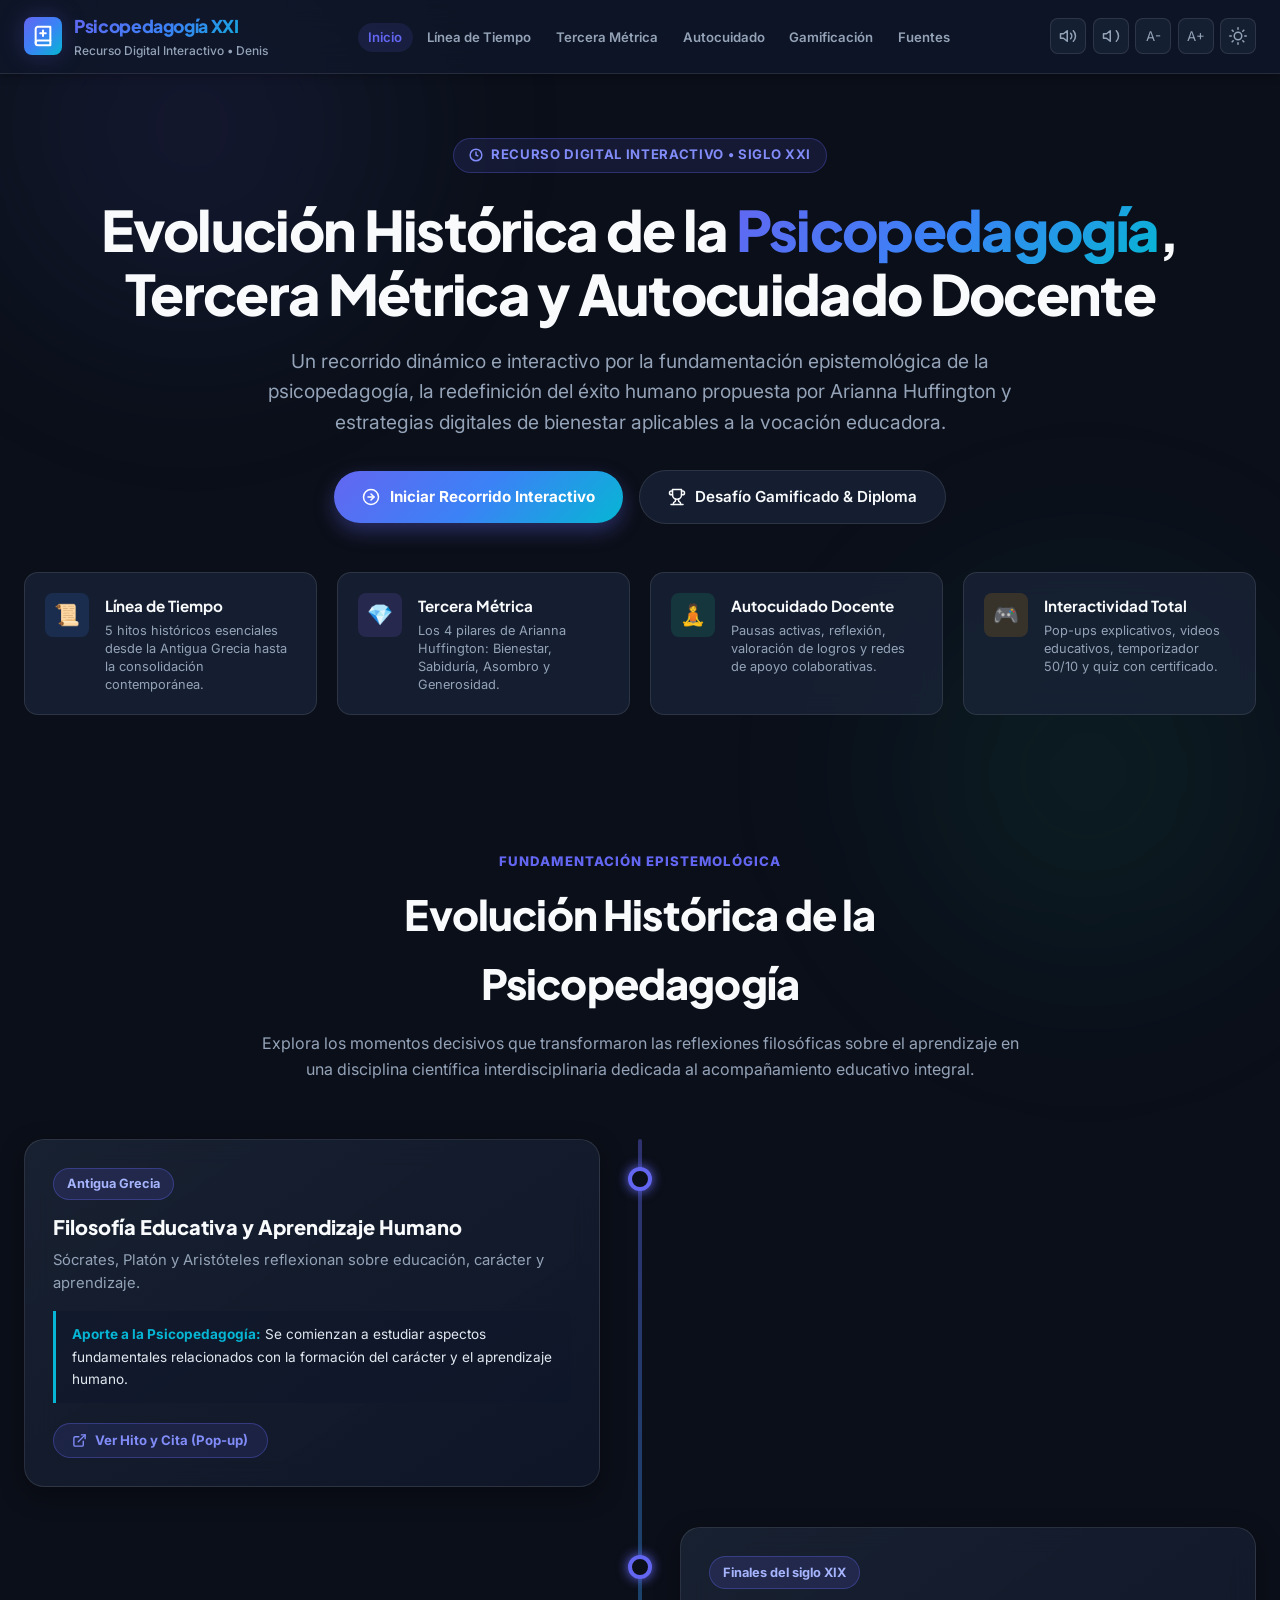
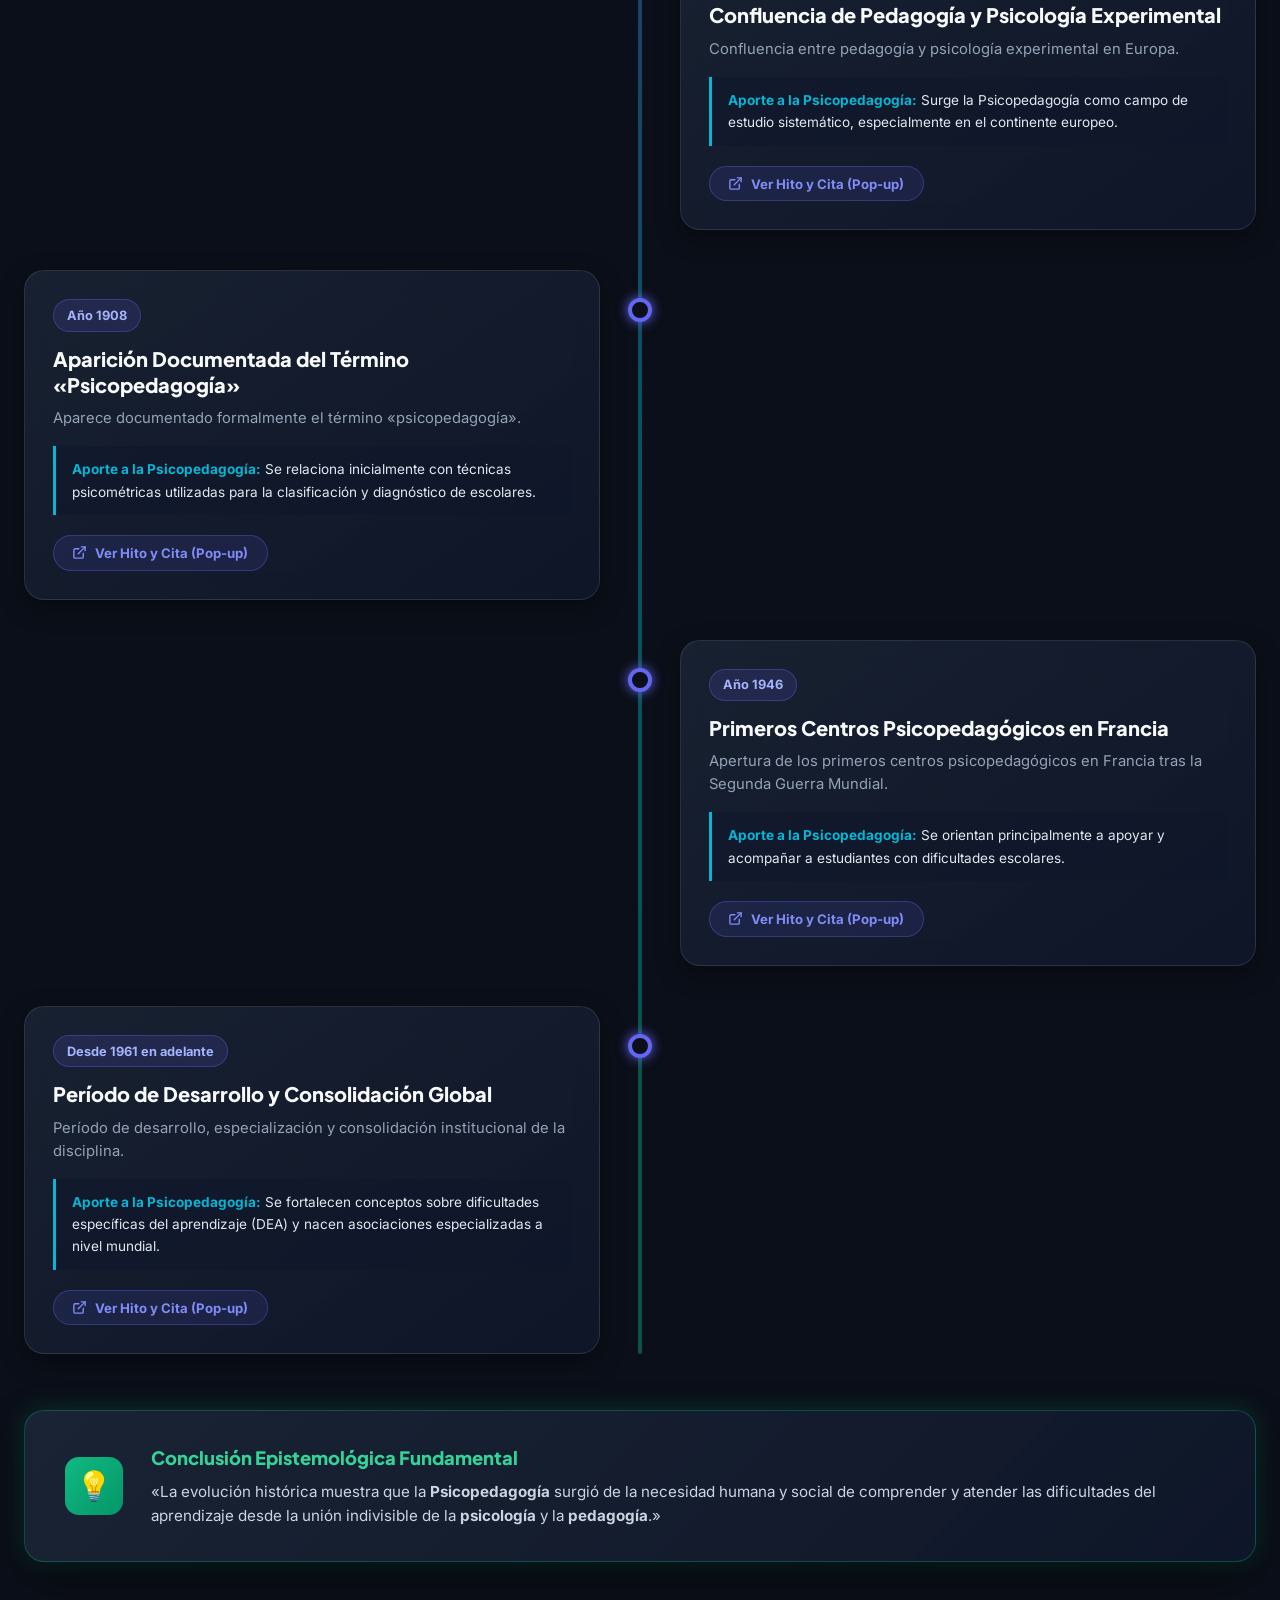
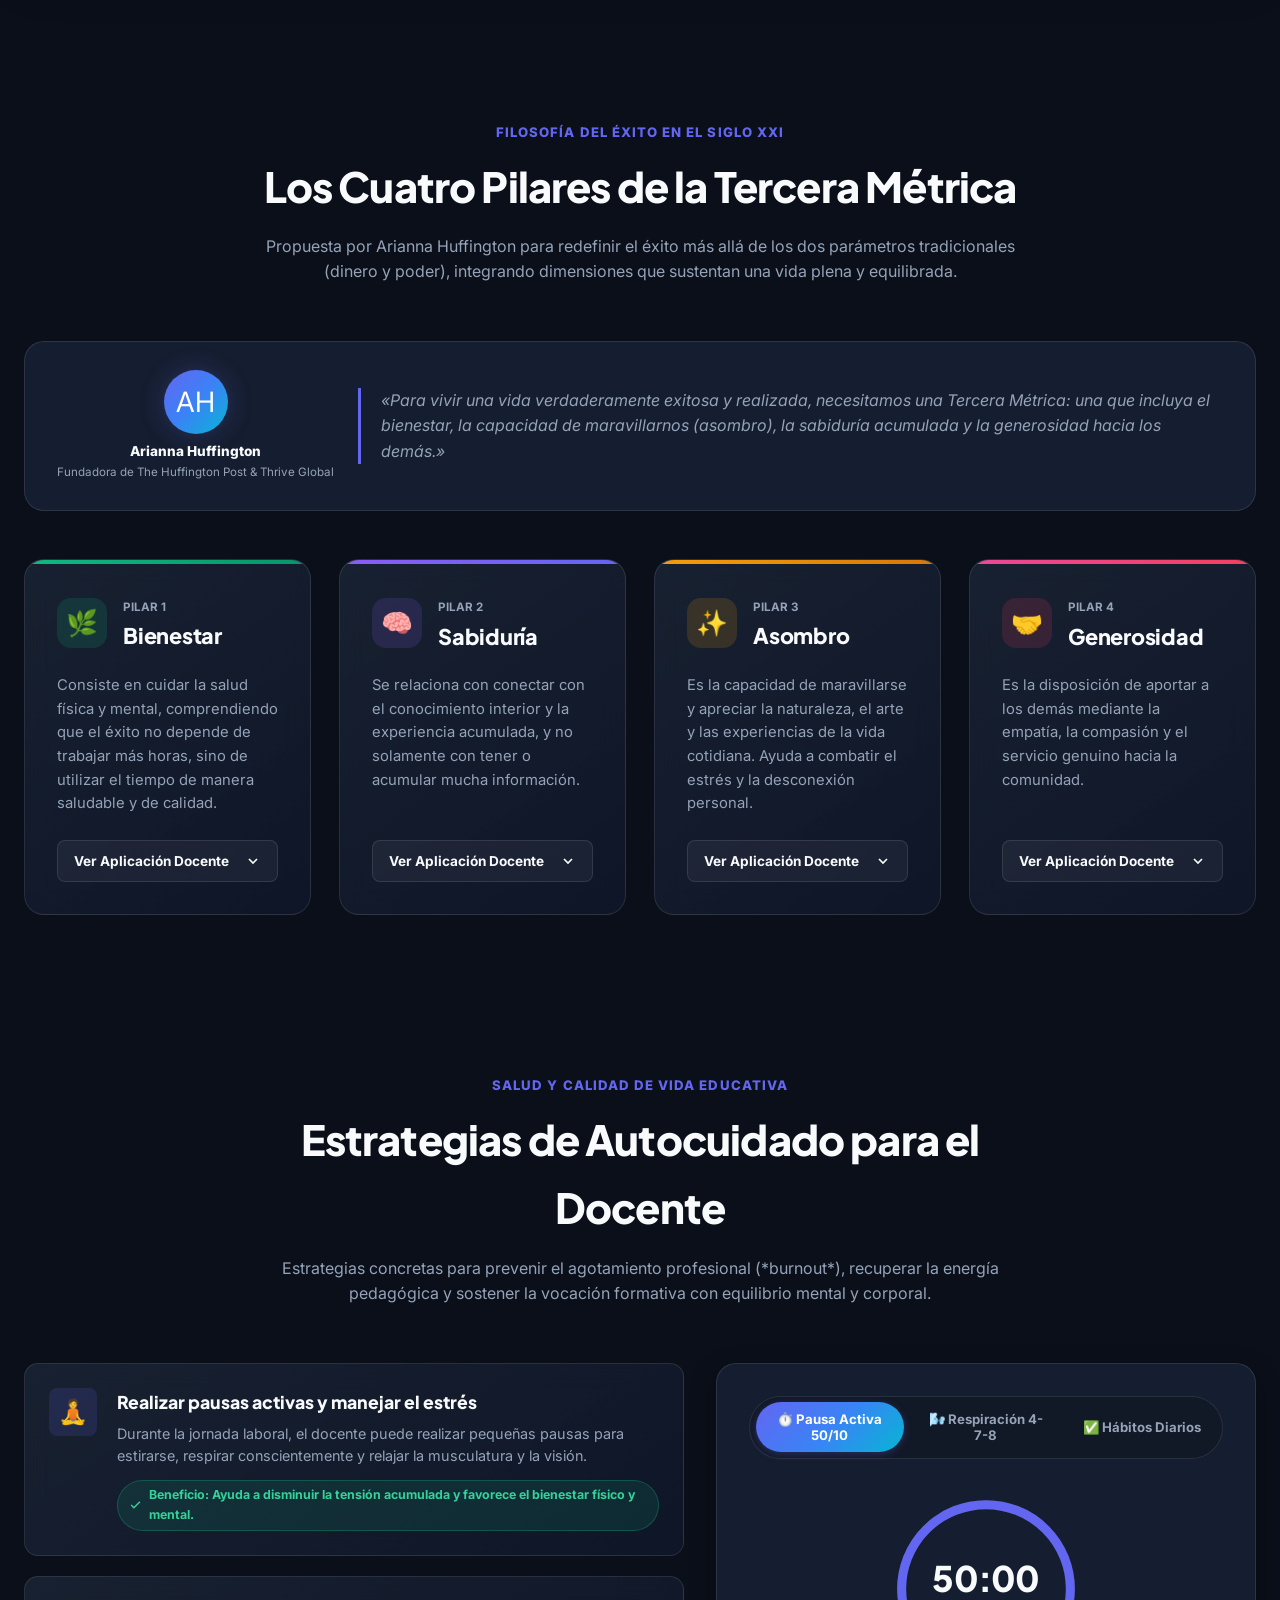
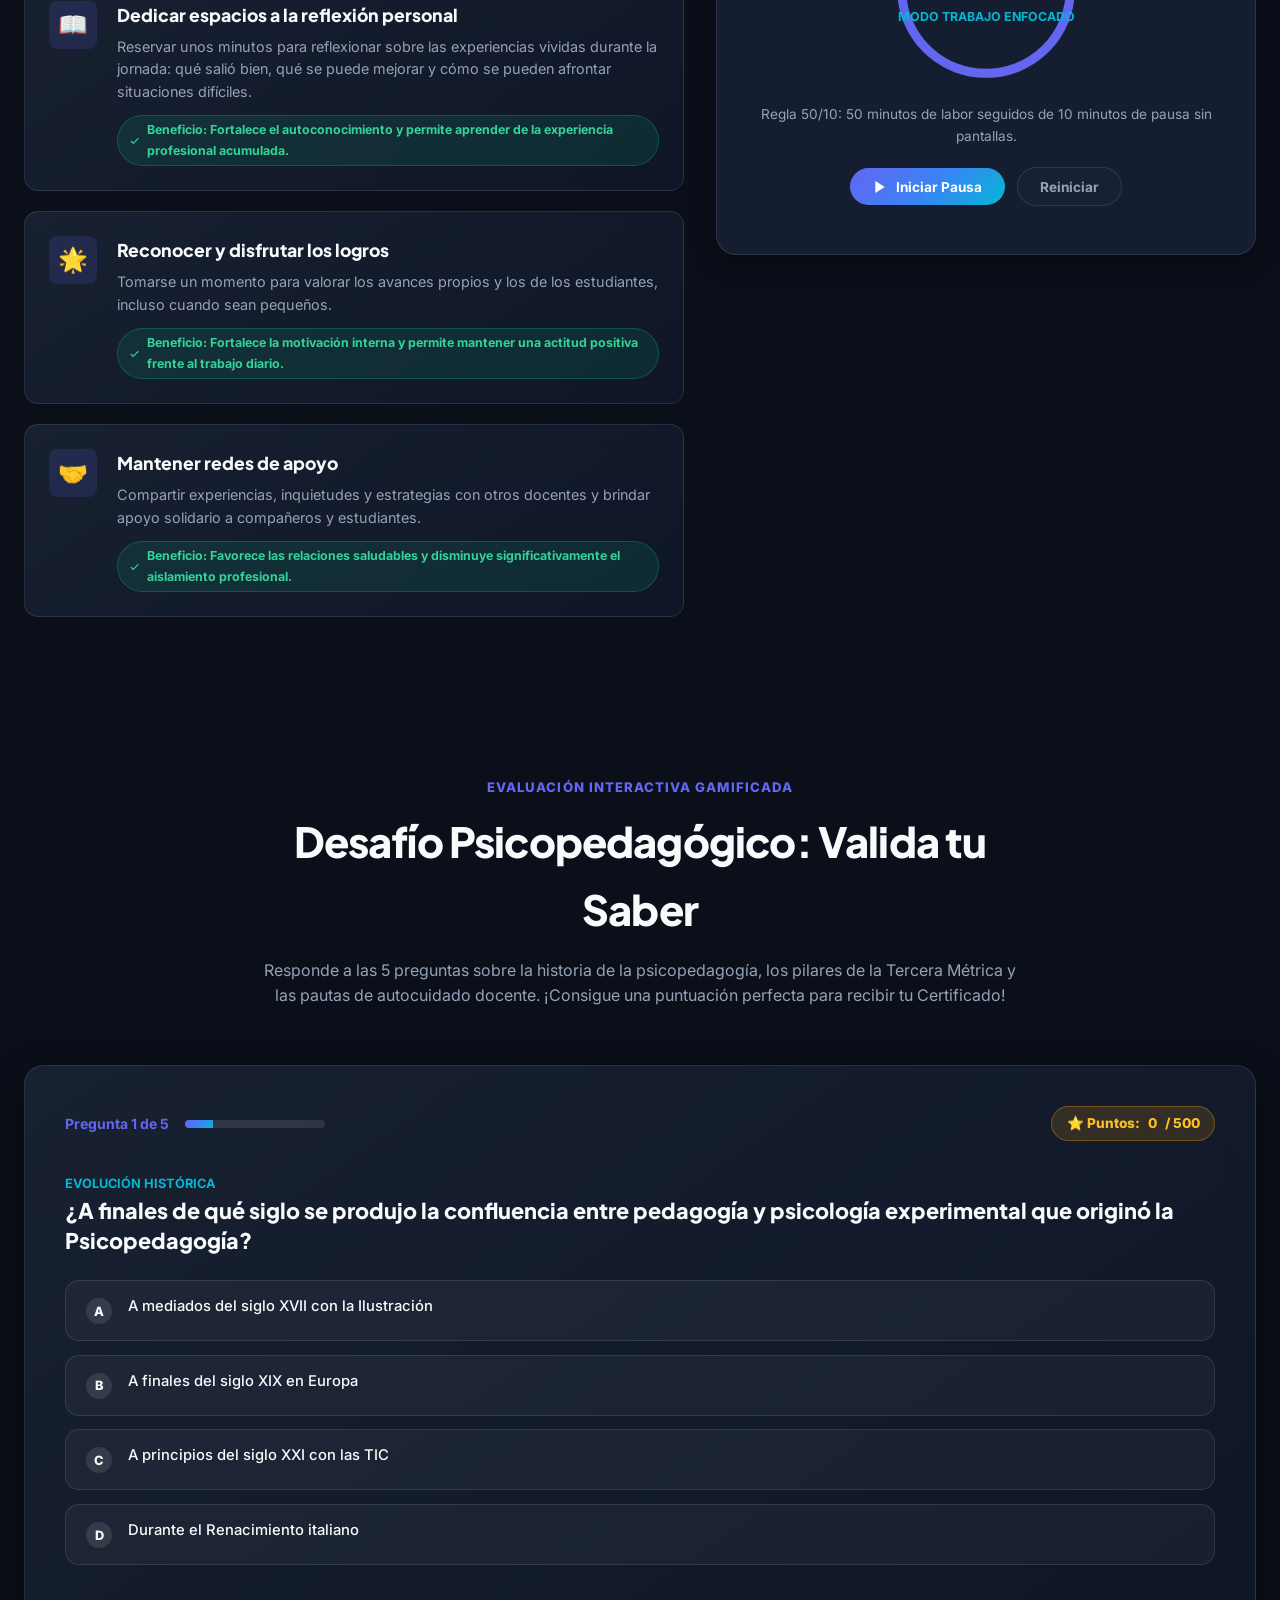
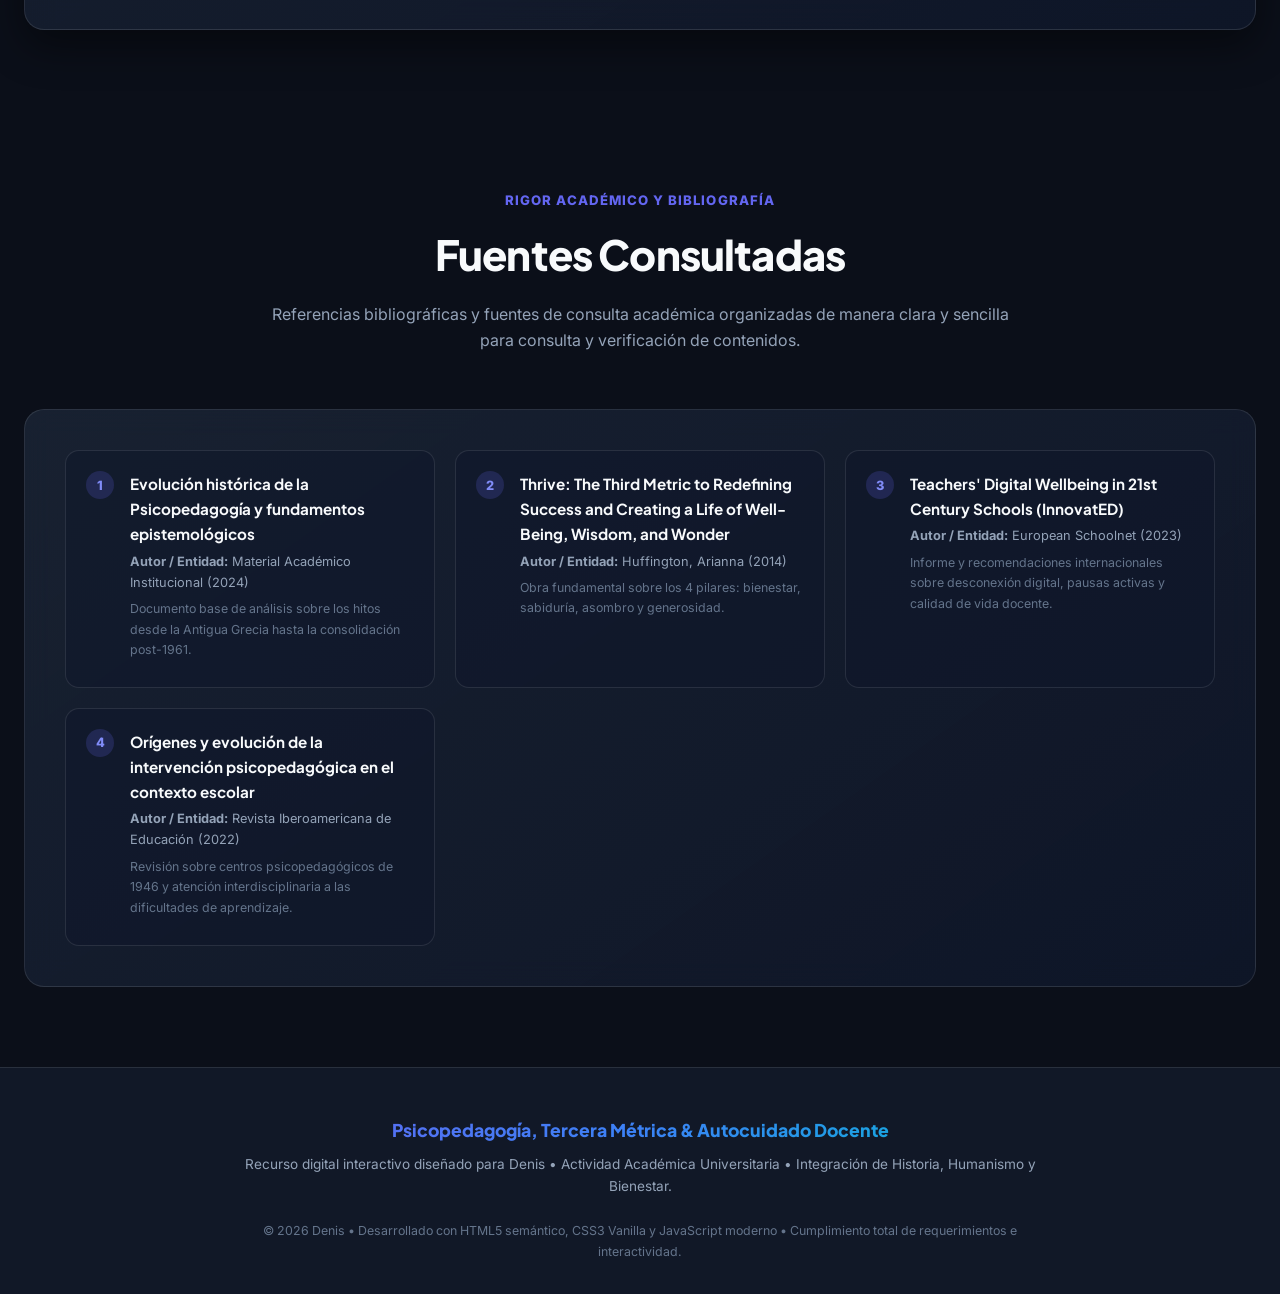
==== commit e21dd243: "chore(516): retirar seccion de videos" ====
--- a/516/index.html
+++ b/516/index.html
@@ -46,7 +46,6 @@
           <li><a href="#tercera-metrica" class="nav-link">Tercera Métrica</a></li>
           <li><a href="#autocuidado" class="nav-link">Autocuidado</a></li>
           <li><a href="#gamificacion" class="nav-link">Gamificación</a></li>
-          <li><a href="#videoteca" class="nav-link">Videoteca</a></li>
           <li><a href="#fuentes" class="nav-link">Fuentes</a></li>
         </ul>
       </nav>
@@ -427,22 +426,6 @@
       </div>
     </section>
 
-    <!-- ========================================================================
-         7. SECCIÓN: VIDEOTECA ACADÉMICA CONFIABLE
-         ======================================================================== -->
-    <section class="content-section" id="videoteca">
-      <div class="section-header">
-        <div class="section-category">Fuentes Audiovisuales Confiables</div>
-        <h2 class="section-title">Videoteca Académica Seleccionada</h2>
-        <p class="section-desc">
-          Conferencias oficiales e inspiradoras sobre la Tercera Métrica y la pedagogía humanista para complementar el estudio con reflexiones en video.
-        </p>
-      </div>
-
-      <div class="videos-grid" id="videos-container">
-        <!-- Inyectado dinámicamente desde data.js -->
-      </div>
-    </section>
 
     <!-- ========================================================================
          8. SECCIÓN: FUENTES CONSULTADAS
